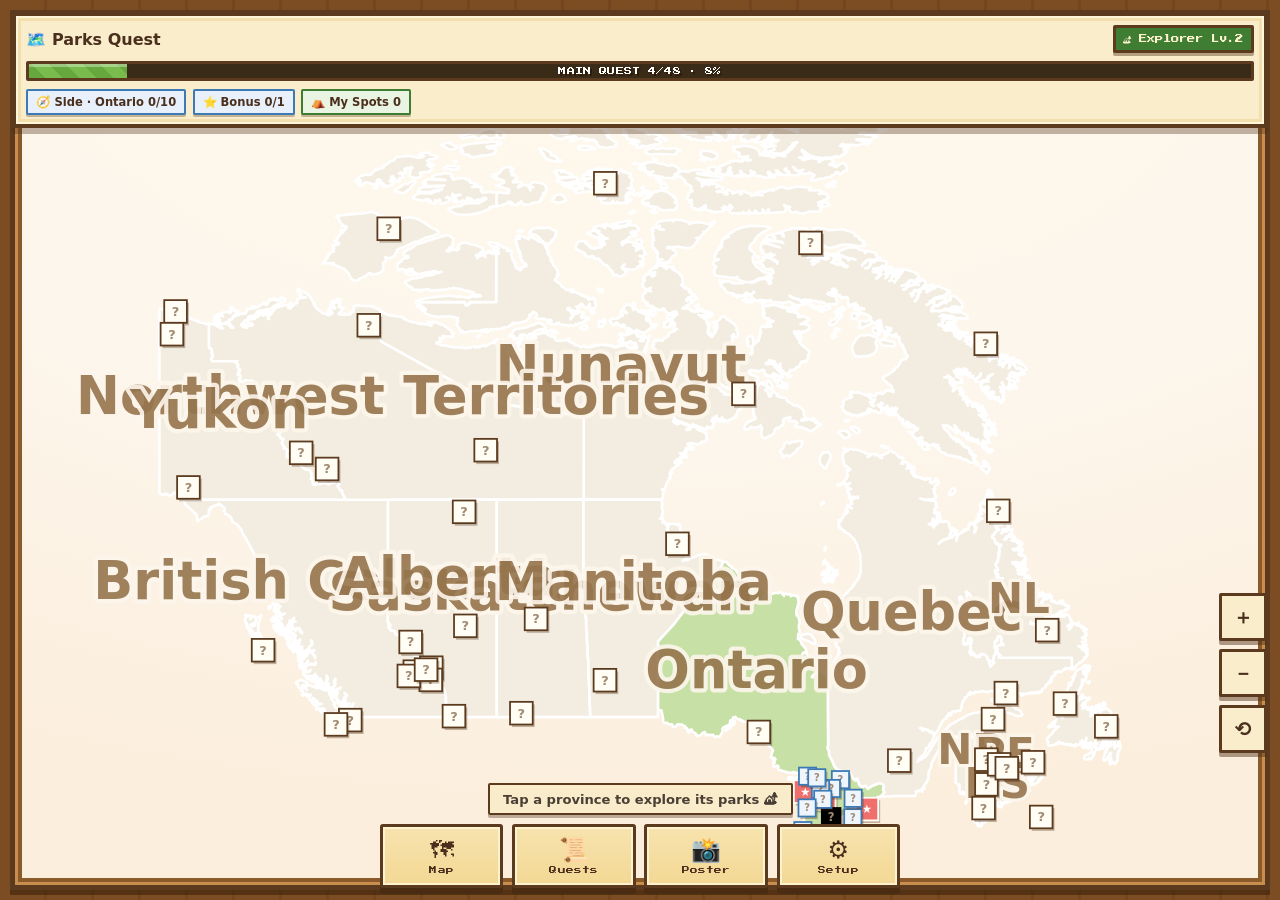
==== index.html @ 5658e4b4 "Make Canada Parks Quest the main page" ====
<!DOCTYPE html>
<html lang="en">
<head>
<meta charset="UTF-8">
<meta name="viewport" content="width=device-width, initial-scale=1.0, viewport-fit=cover">
<title>MaplePins — Canada Parks Quest</title>
<meta name="description" content="A stamp-rally game across Canada's 48 national parks & reserves. Visit a park, stamp it with your photo, level up, fill the map.">
<meta name="theme-color" content="#7a4a21">
<link rel="icon" href="data:image/svg+xml,<svg xmlns='http://www.w3.org/2000/svg' viewBox='0 0 100 100'><text y='.9em' font-size='90'>🏕️</text></svg>">
<link rel="preconnect" href="https://fonts.googleapis.com">
<link rel="preconnect" href="https://fonts.gstatic.com" crossorigin>
<link href="https://fonts.googleapis.com/css2?family=Press+Start+2P&display=swap" rel="stylesheet">
<link rel="stylesheet" href="styles.css">
<link rel="stylesheet" href="quest.css">
</head>
<body>

<!-- ======================= Main stage: framed map + game HUD ======================= -->
<main id="stage">
  <!-- The illustrated map, wrapped in a wooden pixel frame like an in-game map item -->
  <div id="mapFrame">
    <svg id="mapSvg" preserveAspectRatio="xMidYMid meet" role="img"
         aria-label="Illustrated map of Canada with all 48 national parks & reserves — tap a province to zoom in, tap a park marker to open its quest card"></svg>
  </div>

  <!-- Top HUD bar: brand + explorer level + EXP bar + side counters -->
  <header class="hudbar win">
    <div class="hud-top">
      <span class="hud-brand">🗺️ Parks Quest</span>
      <span class="lvl-chip" id="lvlChip">🏕 Explorer Lv.1</span>
    </div>
    <div class="exp-wrap">
      <div class="exp-track">
        <div class="exp-fill" id="expFill"></div>
        <span class="exp-text" id="expText">MAIN QUEST 0/48 · 0%</span>
      </div>
    </div>
    <div class="hud-chips" id="hudChips"></div>
  </header>

  <!-- Back to the whole country (visible while zoomed into a province) -->
  <button id="backBtn" class="back-btn" type="button" hidden>🗺️ All of Canada</button>

  <!-- Zoom controls -->
  <div class="map-tools" aria-hidden="false">
    <button id="zoomIn" class="tool-btn" type="button" aria-label="Zoom in">＋</button>
    <button id="zoomOut" class="tool-btn" type="button" aria-label="Zoom out">－</button>
    <button id="zoomReset" class="tool-btn" type="button" aria-label="See all of Canada" hidden>⟲</button>
  </div>

  <!-- Bottom dock: hint + chunky game menu -->
  <div class="dock game-dock">
    <p class="hint-pill" id="tapHint">Tap a province to explore its parks 🏕</p>
    <nav class="game-menu" aria-label="Game menu">
      <button class="gbtn" id="mapBtn" type="button"><span class="g-ico">🗺</span><span class="g-lab">Map</span></button>
      <button class="gbtn" id="journalBtn" type="button"><span class="g-ico">📜</span><span class="g-lab">Quests</span></button>
      <button class="gbtn" id="posterBtn" type="button"><span class="g-ico">📸</span><span class="g-lab">Poster</span></button>
      <button class="gbtn" id="settingsBtn" type="button"><span class="g-ico">⚙️</span><span class="g-lab">Setup</span></button>
    </nav>
  </div>

  <!-- Clear FX: stamp + floating EXP, then a level-up window -->
  <div id="stampFx" class="stamp-fx" hidden>
    <div class="stamp-badge">QUEST CLEAR</div>
    <div class="exp-float" id="expFloat">+100 EXP</div>
  </div>
  <div id="lvlFx" class="lvl-fx" hidden>
    <div class="lvl-window win">
      <div class="lvl-title">★ LEVEL UP! ★</div>
      <div class="lvl-body" id="lvlBody">Explorer Lv.2</div>
    </div>
  </div>
</main>

<!-- ======================= Sheets (game windows) ======================= -->
<div id="backdrop" class="backdrop" hidden></div>

<!-- Park quest card -->
<section id="parkSheet" class="sheet" aria-label="Park quest card" hidden>
  <div class="win-bar"><span class="win-title">QUEST CARD</span>
    <button class="sheet-close win-x" type="button" data-close aria-label="Close">✕</button></div>
  <div class="win-body">
    <div class="park-head">
      <span class="park-medal" id="pkMedal">?</span>
      <div>
        <h2 id="pkName">Park</h2>
        <p class="park-sub"><span id="pkProv"></span> · <span id="pkKind"></span></p>
      </div>
    </div>
    <p class="park-blurb" id="pkBlurb"></p>

    <div id="pkOpen">
      <p class="hint">This quest is still open. Been there in real life?</p>
      <button id="pkWentBtn" class="gbtn-wide" type="button">I went! Stamp it 🎉</button>
    </div>

    <form id="visitForm" hidden>
      <div class="form-2col">
        <label>Visit date
          <input id="vDate" type="date" required>
        </label>
        <label>Photo <span class="opt">(optional)</span>
          <span class="file-btn">📷 Choose<input id="vPhoto" type="file" accept="image/*"></span>
        </label>
      </div>
      <img id="vPreview" class="photo-preview" alt="Your park photo preview" hidden>
      <p class="hint">Your photo becomes this park's stamp on the map.</p>
      <button class="gbtn-wide primary" type="submit">Save &amp; stamp it</button>
      <button class="gbtn-wide ghost" type="button" id="visitCancelBtn">Cancel</button>
    </form>

    <div id="pkDone" hidden>
      <img id="pkPhoto" class="park-photo" alt="Your photo from this park" hidden>
      <p class="park-date" id="pkDate"></p>
      <div class="code-line">
        <label class="file-btn">📷 <span id="pkPhotoBtnText">Add a photo</span><input id="pkPhotoInput" type="file" accept="image/*"></label>
        <button id="pkRemoveBtn" class="gbtn-small danger" type="button">Remove visit</button>
      </div>
    </div>
  </div>
</section>

<!-- My campsite: add form / view -->
<section id="campSheet" class="sheet" aria-label="My campsite" hidden>
  <div class="win-bar"><span class="win-title">MY CAMPSITE</span>
    <button class="sheet-close win-x" type="button" data-close aria-label="Close">✕</button></div>
  <div class="win-body">
    <form id="campForm" hidden>
      <label>Spot name
        <input id="cName" type="text" required placeholder="That lakeside site near Algonquin">
      </label>
      <div class="form-2col">
        <label>Date
          <input id="cDate" type="date" required>
        </label>
        <label>Photo <span class="opt">(optional)</span>
          <span class="file-btn">📷 Choose<input id="cPhoto" type="file" accept="image/*"></span>
        </label>
      </div>
      <img id="cPreview" class="photo-preview" alt="Your campsite photo preview" hidden>
      <p class="hint">Your own spot — it doesn't count toward the quests, it's just yours.</p>
      <button class="gbtn-wide primary" type="submit">Pitch the tent ⛺</button>
      <button class="gbtn-wide ghost" type="button" id="campCancelBtn">Cancel</button>
    </form>

    <div id="campView" hidden>
      <h2 class="camp-name" id="cvName">Campsite</h2>
      <img id="cvPhoto" class="park-photo" alt="Your campsite photo" hidden>
      <p class="park-date" id="cvDate"></p>
      <button id="campDeleteBtn" class="gbtn-wide danger" type="button">Remove this spot</button>
    </div>
  </div>
</section>

<!-- Quest journal with tabs -->
<section id="journalSheet" class="sheet" aria-label="Quest journal" hidden>
  <div class="win-bar"><span class="win-title">QUEST JOURNAL</span>
    <button class="sheet-close win-x" type="button" data-close aria-label="Close">✕</button></div>
  <div class="win-body">
    <div class="tabs" role="tablist">
      <button class="tab active" type="button" data-tab="main">📜 Main</button>
      <button class="tab" type="button" data-tab="side">🧭 Side</button>
      <button class="tab" type="button" data-tab="spots">⛺ My Spots</button>
    </div>

    <div class="tab-panel" id="tabMain">
      <div class="rank-card">
        <div class="rank-main">
          <span class="rank-name" id="rankName">🌱 New Camper</span>
          <span class="rank-count" id="rankCount">0 / 48 parks</span>
        </div>
        <div class="exp-track rank-exp"><div class="exp-fill" id="rankFill"></div></div>
        <p class="hint" id="rankNext"></p>
      </div>
      <div id="mainListWrap"></div>
      <div id="bonusListWrap"></div>
    </div>

    <div class="tab-panel" id="tabSide" hidden>
      <p class="hint">Bonus quests: famous provincial parks, curated province by province. They have their own counters — clearing them doesn't change your main level.</p>
      <div id="sideListWrap"></div>
    </div>

    <div class="tab-panel" id="tabSpots" hidden>
      <p class="hint">Zoom into a province, then tap anywhere on the map to pitch your own tent — campgrounds, backcountry sites, anywhere you slept under the stars.</p>
      <div id="campListWrap"></div>
    </div>
  </div>
</section>

<!-- Poster -->
<section id="posterSheet" class="sheet sheet-poster" aria-label="Your quest poster" hidden>
  <div class="win-bar"><span class="win-title">POSTER</span>
    <button class="sheet-close win-x" type="button" data-close aria-label="Close">✕</button></div>
  <div class="win-body">
    <div id="posterCard" class="poster-card">
      <div class="poster-kicker">CANADA PARKS QUEST</div>
      <div class="poster-title">Every park, one stamp at a time</div>
      <p class="poster-sub" id="posterSub"></p>
      <svg id="posterSvg" preserveAspectRatio="xMidYMid meet" role="img" aria-label="Our Canada parks quest map"></svg>
      <div class="poster-stats" id="posterStats"></div>
      <p class="poster-small" id="posterSmall"></p>
      <div class="poster-names" id="posterNames"></div>
      <p class="poster-foot">🏕️ Made with our own two feet — from coast to coast to coast.</p>
    </div>
    <button id="posterPngBtn" class="gbtn-wide primary" type="button">Save poster as PNG</button>
  </div>
</section>

<!-- Settings -->
<section id="settingsSheet" class="sheet" aria-label="Settings" hidden>
  <div class="win-bar"><span class="win-title">SETUP</span>
    <button class="sheet-close win-x" type="button" data-close aria-label="Close">✕</button></div>
  <div class="win-body">
    <h2 class="setup-h">Settings ⚙️</h2>
    <h3 class="sheet-sub">About this quest</h3>
    <p class="hint">Main quest: the 48 places of the Parks Canada system — 37 national parks and 11 national park reserves. Bonus: Rouge, Canada's only National Urban Park, sits outside the 48 and never counts toward your level. Side quests: curated provincial parks — Ontario set included. Demo data lives only in this browser (localStorage).</p>
    <h3 class="sheet-sub">Start over</h3>
    <p class="hint">Clears every visit, photo and campsite on this device — including the 4 sample visits — and starts the quest from zero.</p>
    <button id="resetBtn" class="gbtn-wide danger" type="button">Reset quest &amp; start fresh</button>
  </div>
</section>

<script src="quest.js"></script>
</body>
</html>
---- styles.css ----
/* MaplePins — cute illustrated style: pastel, round, soft shadows */
:root{
  --paper:#fdf6ec;
  --ink:#4a3f35;
  --muted:#a08b74;
  --card:#fffdf9;
  --line:#f0e2cd;
  --accent:#ef6f6c;
  --accent-deep:#d94f4f;
  --shadow:0 10px 28px rgba(166,124,66,.16);
  --shadow-sm:0 4px 14px rgba(166,124,66,.14);
  --round-font:"Arial Rounded MT Bold","Hiragino Maru Gothic ProN",ui-rounded,system-ui,-apple-system,"Segoe UI",Roboto,sans-serif;
}
*{box-sizing:border-box;-webkit-tap-highlight-color:transparent}
html,body{margin:0;padding:0;height:100%}
body{
  font-family:var(--round-font);
  background:
    radial-gradient(120% 90% at 50% 0%, #fff8ec 0%, var(--paper) 55%, #fbeedd 100%);
  color:var(--ink);
  overflow:hidden;
  -webkit-font-smoothing:antialiased;
}
button{font-family:inherit}
code{font-family:ui-monospace,SFMono-Regular,Menlo,monospace}

/* ================= Stage (first screen = map only) ================= */
#stage{position:fixed;inset:0;height:100dvh}
#mapSvg{
  position:absolute;inset:0;width:100%;height:100%;display:block;
  filter:drop-shadow(0 10px 18px rgba(166,124,66,.20));
  touch-action:none;cursor:grab;
}
#mapSvg:active{cursor:grabbing}
.temp-heart{
  transform-box:fill-box;transform-origin:center;
  animation:pulse 1.1s ease-in-out infinite;
}
@keyframes pulse{0%,100%{transform:scale(1)}50%{transform:scale(1.25)}}

/* Title pill */
.title-pill{
  position:absolute;top:calc(.8rem + env(safe-area-inset-top));left:.8rem;
  display:flex;align-items:center;gap:.55rem;
  background:rgba(255,253,249,.94);border:1px solid var(--line);
  border-radius:999px;padding:.5rem .95rem .5rem .7rem;box-shadow:var(--shadow-sm);
  max-width:calc(100vw - 5.6rem);
}
.brand-mark{font-size:1.55rem;line-height:1}
.brand-text{display:flex;flex-direction:column;line-height:1.15;min-width:0}
.brand-text strong{font-size:1.12rem;font-weight:800;letter-spacing:.01em}
.brand-text small{font-size:.72rem;color:var(--muted);white-space:nowrap;overflow:hidden;text-overflow:ellipsis}
.badge{
  font-size:.66rem;font-weight:700;padding:.22rem .5rem;border-radius:999px;
  background:#fbe3c2;color:#8a5a10;border:1px solid #f2d09a;white-space:nowrap;
}
.badge.live{background:#dcf2dc;color:#1d5c26;border-color:#a9d6ab}

/* Round floating buttons */
.round-btn{
  position:absolute;top:calc(.8rem + env(safe-area-inset-top));right:.8rem;
  width:52px;height:52px;border-radius:50%;border:1px solid var(--line);
  background:rgba(255,253,249,.94);box-shadow:var(--shadow-sm);
  font-size:1.35rem;cursor:pointer;display:grid;place-items:center;
}
.round-btn:active{transform:scale(.94)}

/* Back-to-Canada pill (province focus mode) */
.back-btn{
  position:absolute;top:calc(4.7rem + env(safe-area-inset-top));left:50%;transform:translateX(-50%);
  z-index:6;border:1px solid var(--accent-deep);background:var(--accent);color:#fff;
  font-weight:800;font-size:.95rem;padding:.7rem 1.25rem;border-radius:999px;
  box-shadow:0 8px 20px rgba(217,79,79,.35);cursor:pointer;min-height:48px;white-space:nowrap;
}
.back-btn[hidden]{display:none}
.back-btn:active{transform:translateX(-50%) scale(.96)}

/* SVG map text (province + city labels) uses the round font */
#mapSvg text{font-family:var(--round-font)}

/* Zoom tools */
.map-tools{
  position:absolute;right:.8rem;bottom:calc(7.6rem + env(safe-area-inset-bottom));
  display:flex;flex-direction:column;gap:.5rem;
}
.tool-btn{
  width:48px;height:48px;border-radius:50%;border:1px solid var(--line);
  background:rgba(255,253,249,.94);box-shadow:var(--shadow-sm);
  font-size:1.25rem;font-weight:700;color:var(--ink);cursor:pointer;
  display:grid;place-items:center;line-height:1;
}
.tool-btn:active{transform:scale(.94)}

/* Pin info bubble */
.pin-bubble{
  position:absolute;left:50%;transform:translateX(-50%);
  bottom:calc(7.4rem + env(safe-area-inset-bottom));
  width:min(92vw,430px);
  background:var(--card);border:1px solid var(--line);border-radius:20px;
  box-shadow:var(--shadow);padding:.85rem 2.4rem .85rem 1rem;
  display:flex;gap:.7rem;align-items:flex-start;z-index:5;
}
.pin-bubble[hidden]{display:none}
.pb-main{flex:1;min-width:0}
.pb-name{font-weight:800;font-size:1rem}
.pb-sub{font-size:.78rem;color:var(--muted);margin-top:.1rem}
.pb-note{font-size:.88rem;margin-top:.25rem}
.pb-del{
  flex:none;border:none;background:#fdeceb;color:var(--accent-deep);
  font-weight:700;font-size:.8rem;border-radius:999px;padding:.45rem .7rem;cursor:pointer;
}
.pb-close{
  position:absolute;top:.45rem;right:.45rem;width:34px;height:34px;
  border:none;background:transparent;color:var(--muted);font-size:1rem;cursor:pointer;
}

/* Bottom dock */
.dock{
  position:absolute;left:0;right:0;bottom:0;
  padding:.4rem 1rem calc(.9rem + env(safe-area-inset-bottom));
  display:flex;flex-direction:column;align-items:center;gap:.55rem;
  pointer-events:none;
}
.dock>*{pointer-events:auto}
.hint-pill{
  margin:0;font-size:.82rem;color:var(--ink);
  background:rgba(255,253,249,.9);border:1px solid var(--line);
  padding:.4rem .85rem;border-radius:999px;box-shadow:var(--shadow-sm);
}
.dock-btns{display:flex;gap:.7rem;width:100%;max-width:520px}
.dock-btns .btn{flex:1}

/* Buttons */
.btn{
  font-size:.95rem;font-weight:700;cursor:pointer;
  border:1px solid var(--line);background:var(--card);color:var(--ink);
  padding:.6rem 1rem;border-radius:999px;box-shadow:var(--shadow-sm);
}
.btn:active{transform:scale(.97)}
.btn-big{padding:.95rem 1.3rem;font-size:1.05rem;min-height:56px}
.btn-primary{background:var(--accent);border-color:var(--accent);color:#fff;
  box-shadow:0 8px 20px rgba(217,79,79,.35)}
.btn-primary:disabled{opacity:.45;cursor:not-allowed;box-shadow:none}
.btn-ghost{background:transparent;box-shadow:none}
.btn-small{padding:.4rem .7rem;font-size:.8rem;min-height:40px}
.btn-block{width:100%;margin-top:.6rem}

/* ================= Sheets ================= */
.backdrop{
  position:fixed;inset:0;background:rgba(84,62,32,.38);z-index:40;
}
.backdrop[hidden]{display:none}
.sheet{
  position:fixed;left:50%;bottom:0;transform:translateX(-50%);
  width:min(100%,580px);max-height:88dvh;overflow-y:auto;overscroll-behavior:contain;
  background:var(--card);border-radius:28px 28px 0 0;
  padding:.6rem 1.25rem calc(1.4rem + env(safe-area-inset-bottom));
  box-shadow:0 -12px 40px rgba(84,62,32,.25);z-index:50;
  animation:sheetUp .28s cubic-bezier(.32,.9,.35,1);
}
.sheet[hidden]{display:none}
.sheet-poster{width:min(100%,660px)}
@keyframes sheetUp{from{transform:translate(-50%,6%);opacity:.4}to{transform:translate(-50%,0);opacity:1}}
.sheet-handle{width:46px;height:5px;border-radius:99px;background:#e8dcc6;margin:.35rem auto .7rem}
.sheet h2{font-size:1.3rem;font-weight:800;margin:.1rem 0 .8rem}
.sheet-close{
  position:absolute;top:.7rem;right:.7rem;width:44px;height:44px;border-radius:50%;
  border:1px solid var(--line);background:#fff;color:var(--muted);font-size:1.05rem;cursor:pointer;
}
.sheet-sub{font-size:1.02rem;font-weight:800;margin:1.3rem 0 .3rem}
.sheet-head-row{display:flex;justify-content:space-between;align-items:center;gap:.5rem}
.sheet-head-row .sheet-sub{margin-right:auto}
.hint{color:var(--muted);font-size:.82rem;margin:.35rem 0 0;line-height:1.45}
.msg{font-size:.88rem;margin:.6rem 0 0;min-height:1em}
.msg.ok{color:#1d5c26}.msg.err{color:var(--accent-deep)}

/* Forms */
form label{display:block;font-size:.85rem;font-weight:700;margin:.7rem 0 0}
form label .opt{color:var(--muted);font-weight:400}
form input[type="text"],form input[type="date"],form select{
  display:block;width:100%;margin-top:.3rem;font:inherit;font-weight:400;font-size:1rem;
  padding:.75rem .8rem;border:1.5px solid var(--line);border-radius:14px;background:#fff;color:var(--ink);
}
form input:focus,form select:focus{outline:2px solid #f3b8a4;border-color:#f3b8a4}
.form-2col{display:grid;grid-template-columns:1fr 1fr;gap:.7rem}
.label{font-size:.75rem;font-weight:800;letter-spacing:.05em;text-transform:uppercase;color:var(--muted);margin:.9rem 0 .3rem}

/* Couple code */
.code-line{display:flex;gap:.5rem;align-items:center;flex-wrap:wrap}
#myCode{
  font-size:1.3rem;font-weight:800;letter-spacing:.16em;
  background:var(--paper);border:1.5px dashed #e6cf9f;
  padding:.4rem .8rem;border-radius:12px;
}
.join-form input{
  font:inherit;padding:.7rem .8rem;border:1.5px solid var(--line);border-radius:12px;
  text-transform:uppercase;letter-spacing:.1em;width:9.5rem;background:#fff;font-size:1rem;
}
.join-form{margin-top:1.2rem;border-top:1px solid var(--line);padding-top:.4rem}

/* Journey toggle */
.toggle-row{
  display:flex;justify-content:space-between;align-items:center;gap:1rem;
  background:var(--paper);border:1px solid var(--line);border-radius:16px;
  padding:.7rem .9rem;margin:.2rem 0 .4rem;font-weight:700;font-size:.95rem;
}
.toggle-row small{display:block;font-weight:400;color:var(--muted);font-size:.76rem;margin-top:.1rem}
.switch{position:relative;display:inline-block;width:56px;height:32px;flex:none}
.switch input{opacity:0;width:0;height:0}
.switch .slider{
  position:absolute;inset:0;border-radius:999px;background:#e7dcc8;cursor:pointer;transition:.2s;
}
.switch .slider::before{
  content:"";position:absolute;left:4px;top:4px;width:24px;height:24px;border-radius:50%;
  background:#fff;box-shadow:0 2px 6px rgba(84,62,32,.25);transition:.2s;
}
.switch input:checked + .slider{background:var(--accent)}
.switch input:checked + .slider::before{transform:translateX(24px)}

/* Province progress */
.province-list{display:flex;flex-direction:column;gap:.55rem;margin-top:.6rem}
.province-row{display:grid;grid-template-columns:1fr auto;gap:.25rem .6rem;align-items:center}
.province-name{font-size:.92rem;font-weight:700}
.province-meta{font-size:.76rem;color:var(--muted)}
.tier-chip{font-size:.7rem;font-weight:800;padding:.2rem .55rem;border-radius:999px;color:#fff;white-space:nowrap}
.province-bar{grid-column:1/-1;height:9px;background:#f4ecdb;border-radius:99px;overflow:hidden}
.province-fill{height:100%;border-radius:99px;transition:width .4s ease}

/* Checklists */
.checklist-city{margin-top:.9rem;border-radius:14px}
.checklist-city.flash{animation:cityFlash 1.6s ease}
@keyframes cityFlash{0%,55%{background:#fdeec9}100%{background:transparent}}
.checklist-city h3{font-size:.95rem;margin:0 0 .4rem;display:flex;justify-content:space-between}
.checklist-city h3 .count{color:var(--muted);font-weight:700}
.spot-chips{display:flex;flex-wrap:wrap;gap:.4rem}
.spot-chip{
  font-size:.76rem;padding:.32rem .6rem;border-radius:999px;
  border:1px solid var(--line);background:#fff;color:var(--muted);
}
.spot-chip.done{background:#e7f5e4;border-color:#a9d6ab;color:#1d5c26;font-weight:700}

/* Pin list */
.pin-list{list-style:none;margin:.5rem 0 0;padding:0;display:flex;flex-direction:column;gap:.55rem}
.pin-item{
  display:flex;gap:.65rem;align-items:flex-start;border:1px solid var(--line);
  border-radius:16px;padding:.65rem .75rem;background:#fff;cursor:pointer;
}
.pin-item:active{border-color:#eecfa8}
.pin-heart{font-size:1.05rem;line-height:1.25;flex:none}
.pin-main{flex:1;min-width:0}
.pin-name{font-weight:800;font-size:.93rem}
.pin-sub{font-size:.77rem;color:var(--muted)}
.pin-note{font-size:.85rem;margin-top:.15rem}
.pin-del{
  border:none;background:transparent;color:var(--muted);cursor:pointer;
  font-size:1.05rem;line-height:1;padding:.35rem;min-width:40px;min-height:40px;
}
.pin-del:active{color:var(--accent-deep)}
.pin-empty{color:var(--muted);font-size:.88rem;padding:.4rem 0}

/* ================= Poster ================= */
.poster-card{
  background:#fffaf0;border:2px solid #ecd9ae;border-radius:20px;
  box-shadow:var(--shadow-sm);
  padding:1.7rem 1.3rem 1.3rem;text-align:center;margin-bottom:1rem;
}
.poster-kicker{letter-spacing:.35em;font-size:.68rem;color:var(--accent-deep);font-weight:800}
.poster-title{font-size:1.65rem;font-weight:800;margin:.45rem 0 .15rem;letter-spacing:.01em}
.poster-sub{color:var(--muted);font-size:.88rem;margin:0 0 .8rem}
#posterSvg{width:100%;height:auto;display:block}
.poster-stats{display:flex;justify-content:center;gap:1.5rem;flex-wrap:wrap;margin-top:.9rem}
.poster-stats div strong{display:block;font-size:1.3rem;font-weight:800}
.poster-stats div span{font-size:.66rem;text-transform:uppercase;letter-spacing:.08em;color:var(--muted)}
.poster-foot{color:var(--muted);font-size:.78rem;margin:1rem 0 0}

@media (min-width:760px){
  .sheet{border-radius:28px;margin-bottom:1.2rem}
  .brand-text strong{font-size:1.25rem}
}
---- quest.css ----
/* MaplePins — Parks Quest: Stardew-style pixel game skin.
   Structure: game HUD (level + EXP), chunky dock menu, window panels,
   quest journal tabs. Skin: pixel borders (hard shadows, near-square
   corners), wooden-sign buttons, parchment panels, Stardew palette.
   The map itself stays the pastel illustration — only the chrome is pixel.
   Loads after styles.css and overrides what it needs. */

:root{
  --wood-d:#5b3a1e;
  --wood:#8a5a2b;
  --wood-l:#c98d4e;
  --parch:#f9edcb;
  --parch-d:#f3dfae;
  --grass:#67a83e;
  --grass-d:#3e7d32;
  --sky:#7ec3ee;
  --sky-d:#3d7ab5;
  --ink2:#4a2f1d;
  --pxfont:"Press Start 2P",ui-monospace,Menlo,monospace;
}

/* The stage sits on wooden planks; the map lives inside its frame. */
body{
  background:
    repeating-linear-gradient(90deg,#7c4c22 0 44px,#74461f 44px 47px),
    #7c4c22;
}
#mapFrame{
  position:absolute;inset:10px;
  border:5px solid var(--wood-d);
  box-shadow:
    inset 0 0 0 3px var(--wood-l),
    inset 0 0 0 7px var(--wood),
    0 5px 0 rgba(40,22,5,.45);
  background:
    radial-gradient(120% 90% at 50% 0%, #fff8ec 0%, var(--paper) 55%, #fbeedd 100%);
  overflow:hidden;
}
#mapSvg{position:absolute;inset:0;filter:none}

/* Generic pixel window (HUD bar, level-up popup) */
.win{
  background:var(--parch);
  border:4px solid var(--wood-d);
  border-radius:3px;
  box-shadow:
    inset 0 0 0 2px #fff6da,
    inset 0 0 0 5px var(--parch-d),
    0 6px 0 rgba(74,44,18,.35);
}

/* ---------- HUD bar ---------- */
.hudbar{
  position:absolute;top:calc(.75rem + env(safe-area-inset-top));left:.75rem;right:.75rem;
  padding:.55rem .65rem .6rem;z-index:8;
}
.hud-top{display:flex;justify-content:space-between;align-items:center;gap:.5rem}
.hud-brand{font-weight:800;font-size:1rem;color:var(--ink2);white-space:nowrap}
.lvl-chip{
  font-family:var(--pxfont);font-size:.52rem;line-height:1.5;color:#fff2cf;
  background:var(--grass-d);border:3px solid var(--wood-d);border-radius:2px;
  padding:.32rem .45rem;box-shadow:0 3px 0 rgba(74,44,18,.4);white-space:nowrap;
}
.exp-wrap{margin-top:.5rem}
.exp-track{
  position:relative;height:20px;border:3px solid var(--wood-d);border-radius:2px;
  background:#3a2a18;overflow:hidden;
}
.exp-fill{
  height:100%;width:0%;
  background:repeating-linear-gradient(45deg,var(--grass) 0 12px,#79bb4c 12px 24px);
  box-shadow:inset 0 3px 0 rgba(255,255,255,.35);
  transition:width .5s ease;
}
.exp-text{
  position:absolute;inset:0;display:grid;place-items:center;
  font-family:var(--pxfont);font-size:.5rem;color:#fff;
  text-shadow:2px 2px 0 rgba(40,22,5,.65);letter-spacing:.02em;white-space:nowrap;
}
.hud-chips{display:flex;gap:.4rem;flex-wrap:wrap;margin-top:.5rem}
.hud-chips:empty{display:none}
.side-chip{
  font-size:.72rem;font-weight:800;color:var(--ink2);
  background:#e8f1fb;border:2.5px solid var(--sky-d);border-radius:2px;
  padding:.22rem .5rem;box-shadow:0 2px 0 rgba(74,44,18,.3);
}
.side-chip.camp{background:#e9f4e2;border-color:var(--grass-d)}

/* ---------- Frame chrome: zoom tools, back button, hint ---------- */
.map-tools{bottom:calc(9.2rem + env(safe-area-inset-bottom))}
.tool-btn{
  border-radius:2px;border:3px solid var(--wood-d);background:var(--parch);
  box-shadow:0 4px 0 rgba(74,44,18,.45);color:var(--ink2);
}
.tool-btn:active{transform:translateY(3px);box-shadow:0 1px 0 rgba(74,44,18,.45)}
.back-btn{
  top:calc(9.4rem + env(safe-area-inset-top));
  border-radius:2px;border:3px solid var(--wood-d);
  background:var(--wood);color:#fff2cf;
  box-shadow:0 5px 0 rgba(74,44,18,.5);
}
.back-btn:active{transform:translateX(-50%) translateY(3px);box-shadow:0 2px 0 rgba(74,44,18,.5)}
.hint-pill{
  border-radius:2px;border:2.5px solid var(--wood-d);background:rgba(249,237,203,.95);
  box-shadow:0 3px 0 rgba(74,44,18,.35);font-weight:700;
}

/* ---------- Bottom dock: chunky game menu ---------- */
.game-dock{padding-bottom:calc(.75rem + env(safe-area-inset-bottom))}
.game-menu{display:flex;gap:.55rem;width:100%;max-width:520px}
.gbtn{
  flex:1;min-height:64px;cursor:pointer;
  display:flex;flex-direction:column;align-items:center;justify-content:center;gap:.2rem;
  background:linear-gradient(#f7e3ae,#f3d894);
  border:3.5px solid var(--wood-d);border-radius:3px;color:var(--ink2);
  box-shadow:0 6px 0 #4a2c12, inset 0 0 0 2px #fff2cf;
  font-family:inherit;
}
.gbtn .g-ico{font-size:1.5rem;line-height:1}
.gbtn .g-lab{font-family:var(--pxfont);font-size:.48rem;letter-spacing:.02em}
.gbtn:active{transform:translateY(5px);box-shadow:0 1px 0 #4a2c12, inset 0 0 0 2px #fff2cf}

/* Wide + small game buttons (inside windows) */
.gbtn-wide{
  display:block;width:100%;margin-top:.6rem;min-height:54px;cursor:pointer;
  text-align:center;font-family:inherit;font-size:1rem;font-weight:800;color:var(--ink2);
  background:linear-gradient(#f7e3ae,#f3d894);
  border:3.5px solid var(--wood-d);border-radius:3px;
  box-shadow:0 5px 0 #4a2c12, inset 0 0 0 2px #fff2cf;
  padding:.8rem 1rem;text-decoration:none;
}
.gbtn-wide.primary{background:linear-gradient(#83c155,var(--grass));color:#fff;text-shadow:1px 1px 0 rgba(40,60,10,.4)}
.gbtn-wide.danger{background:linear-gradient(#f6d9c9,#efb9a0);color:#8c2f22}
.gbtn-wide.ghost{background:var(--parch);box-shadow:0 4px 0 #4a2c12, inset 0 0 0 2px #fff}
.gbtn-wide:active{transform:translateY(4px);box-shadow:0 1px 0 #4a2c12, inset 0 0 0 2px #fff2cf}
.gbtn-small{
  min-height:48px;cursor:pointer;font-family:inherit;font-weight:800;font-size:.9rem;
  background:linear-gradient(#f6d9c9,#efb9a0);color:#8c2f22;
  border:3px solid var(--wood-d);border-radius:3px;padding:.55rem .8rem;
  box-shadow:0 4px 0 #4a2c12;
}
.gbtn-small:active{transform:translateY(3px);box-shadow:0 1px 0 #4a2c12}

/* ---------- Sheets become game windows ---------- */
.sheet{
  background:var(--parch);border:4px solid var(--wood-d);border-bottom:none;
  border-radius:6px 6px 0 0;padding:0;
  box-shadow:inset 0 0 0 2px #fff6da, inset 0 0 0 5px var(--parch-d), 0 -8px 0 rgba(74,44,18,.3);
}
.sheet-handle{display:none}
.win-bar{
  display:flex;justify-content:space-between;align-items:center;
  background:linear-gradient(#a9713f,var(--wood));
  border-bottom:4px solid var(--wood-d);
  padding:.5rem .55rem .5rem .85rem;
}
.win-title{
  font-family:var(--pxfont);font-size:.58rem;color:#fff2cf;
  text-shadow:2px 2px 0 rgba(40,22,5,.5);letter-spacing:.03em;
}
.win-x{
  position:static;width:40px;height:40px;min-width:40px;border-radius:2px;
  border:3px solid var(--wood-d);background:#f3d894;color:var(--ink2);
  font-size:.95rem;font-weight:900;box-shadow:0 3px 0 #4a2c12;cursor:pointer;
}
.win-x:active{transform:translateY(2px);box-shadow:0 1px 0 #4a2c12}
.win-body{padding:.9rem 1.1rem calc(1.3rem + env(safe-area-inset-bottom))}
.win-body h2{font-size:1.25rem;margin:.1rem 0 .5rem}
.sheet .hint{color:#8a6b45}

/* Forms inside windows: parchment inputs, square-ish */
.win-body form input[type="text"],.win-body form input[type="date"]{
  border:2.5px solid var(--wood-d);border-radius:3px;background:#fffdf4;
}
.file-btn{
  border:2.5px solid var(--wood-d);border-radius:3px;background:#fffdf4;
  box-shadow:0 3px 0 rgba(74,44,18,.35);
}
.file-btn:active{transform:translateY(2px);box-shadow:0 1px 0 rgba(74,44,18,.35)}
.code-line .file-btn{margin-top:0}

/* ---------- Map markers (pixel squares, hard shadows) ---------- */
.park-marker,.camp-marker{cursor:pointer}
.park-marker .hit,.camp-marker .hit{fill:transparent}
.mk-shadow{fill:rgba(74,44,18,.32)}
.mk-open{fill:#fffdf4;stroke:var(--wood-d)}
.mk-open-side{fill:#eef5fd;stroke:var(--sky-d)}
.mk-q{font-weight:800;text-anchor:middle;pointer-events:none;fill:#a08b74}
.mk-done{fill:#ef6f6c;stroke:#fffdf4}
.mk-done-side{fill:var(--sky);stroke:#fffdf4}
.mk-star{fill:#fff;font-weight:800;text-anchor:middle;pointer-events:none}
.mk-photo{stroke:#ef6f6c}
.mk-photo-side{stroke:var(--sky-d)}
.mk-camp{fill:#e9f4e2;stroke:var(--grass-d)}
.mk-temp{fill:#fffdf4;stroke:var(--grass-d);stroke-dasharray:.3 .18}
#mapSvg text{font-family:var(--round-font)}

/* ---------- Clear FX ---------- */
.stamp-fx{
  position:absolute;inset:0;display:grid;place-items:center;align-content:center;gap:1rem;
  pointer-events:none;z-index:30;
}
.stamp-fx[hidden]{display:none}
.stamp-badge{
  font-family:var(--pxfont);font-size:1.05rem;color:#d94f4f;text-align:center;
  border:5px solid #d94f4f;border-radius:3px;padding:.8rem 1rem;
  background:rgba(255,253,249,.88);
  transform:rotate(-8deg);
  box-shadow:6px 6px 0 rgba(140,35,25,.35);
  animation:stampIn 1.6s cubic-bezier(.2,1.4,.4,1) both;
}
@keyframes stampIn{
  0%{transform:rotate(-8deg) scale(2.6);opacity:0}
  18%{transform:rotate(-8deg) scale(.94);opacity:1}
  30%{transform:rotate(-8deg) scale(1)}
  80%{opacity:1}
  100%{transform:rotate(-8deg) scale(1);opacity:0}
}
.exp-float{
  font-family:var(--pxfont);font-size:.85rem;color:var(--grass-d);
  text-shadow:2px 2px 0 #fff6da, -1px -1px 0 #fff6da;
  animation:expUp 1.6s ease-out both;
}
@keyframes expUp{
  0%{transform:translateY(14px);opacity:0}
  25%{opacity:1}
  100%{transform:translateY(-42px);opacity:0}
}
.lvl-fx{
  position:absolute;inset:0;display:grid;place-items:center;z-index:31;pointer-events:none;
}
.lvl-fx[hidden]{display:none}
.lvl-window{padding:1.1rem 1.4rem;text-align:center;animation:lvlPop 2.4s ease both}
.lvl-title{font-family:var(--pxfont);font-size:.8rem;color:#8c6a10}
.lvl-body{font-weight:800;font-size:1.3rem;margin-top:.6rem;color:var(--ink2)}
@keyframes lvlPop{
  0%{transform:scale(.6);opacity:0}
  12%{transform:scale(1.06);opacity:1}
  20%{transform:scale(1)}
  85%{opacity:1}
  100%{transform:scale(1);opacity:0}
}

/* ---------- Park card ---------- */
.park-head{display:flex;gap:.8rem;align-items:center;margin:0 0 .4rem}
.park-medal{
  flex:none;width:58px;height:58px;border-radius:3px;
  display:grid;place-items:center;font-size:1.5rem;font-weight:900;color:#a08b74;
  background:#fffdf4;border:3px solid var(--wood-d);box-shadow:0 3px 0 rgba(74,44,18,.35);
}
.park-medal.done{background:#fdeceb;color:#d94f4f}
.park-medal.side{border-color:var(--sky-d)}
.park-head h2{margin:0;font-size:1.25rem}
.park-sub{margin:.15rem 0 0;color:#8a6b45;font-size:.82rem;font-weight:700}
.park-blurb{font-size:.95rem;line-height:1.5;margin:.4rem 0 .6rem}
.park-date{font-weight:800;font-size:.95rem;margin:.5rem 0}
.park-photo,.photo-preview{
  width:100%;max-height:300px;object-fit:cover;border-radius:3px;
  border:3px solid var(--wood-d);margin:.5rem 0;box-shadow:0 4px 0 rgba(74,44,18,.3);
}
.camp-name{font-size:1.2rem}

/* ---------- Quest journal: tabs + rows ---------- */
.tabs{display:flex;gap:.45rem;margin-bottom:.8rem}
.tab{
  flex:1;min-height:52px;cursor:pointer;font-family:inherit;font-weight:800;font-size:.92rem;
  color:var(--ink2);background:#efe0ba;border:3px solid var(--wood-d);border-radius:3px;
  box-shadow:0 4px 0 #4a2c12;
}
.tab:active{transform:translateY(3px);box-shadow:0 1px 0 #4a2c12}
.tab.active{background:linear-gradient(#83c155,var(--grass));color:#fff;text-shadow:1px 1px 0 rgba(40,60,10,.4)}
.rank-card{
  background:#fffdf4;border:3px solid var(--wood-d);border-radius:3px;
  padding:.75rem .85rem;margin:.1rem 0 .4rem;box-shadow:0 4px 0 rgba(74,44,18,.25);
}
.rank-main{display:flex;justify-content:space-between;align-items:baseline;gap:.6rem}
.rank-name{font-weight:800;font-size:1.02rem}
.rank-count{font-weight:800;color:var(--grass-d);font-size:.88rem;white-space:nowrap}
.rank-exp{margin-top:.5rem;height:14px}
.quest-prov{margin-top:1rem}
.quest-prov h3{font-size:.95rem;margin:0 0 .45rem;display:flex;justify-content:space-between;align-items:center}
.quest-prov h3 .count{color:#8a6b45;font-weight:700;font-size:.8rem}
.quest-row{
  display:flex;gap:.6rem;align-items:center;width:100%;text-align:left;
  border:2.5px solid var(--wood-d);background:#fffdf4;border-radius:3px;
  padding:.55rem .7rem;margin-bottom:.45rem;cursor:pointer;
  font-size:.92rem;color:var(--ink);font-family:inherit;min-height:52px;
  box-shadow:0 3px 0 rgba(74,44,18,.25);
}
.quest-row:active{transform:translateY(2px);box-shadow:0 1px 0 rgba(74,44,18,.25)}
.quest-row .q-ico{font-size:1.05rem;flex:none;line-height:1}
.quest-row .q-name{flex:1;font-weight:700;min-width:0}
.quest-row .q-name small{display:block;font-weight:400;color:#8a6b45;font-size:.74rem}
.quest-row.open{opacity:.72}
.quest-row .q-badge{
  flex:none;font-size:.68rem;font-weight:800;padding:.2rem .5rem;border-radius:2px;
  background:#e7f5e4;color:#1d5c26;border:2px solid var(--grass-d);
}
.quest-row .q-badge.todo{background:#f4ecdb;color:#8a6b45;border-color:#cbb27f}

/* ---------- Poster card ---------- */
.poster-card{
  background:#fffaf0;border:3.5px solid var(--wood-d);border-radius:3px;
  box-shadow:inset 0 0 0 2px #fff6da, inset 0 0 0 5px var(--parch-d), 0 5px 0 rgba(74,44,18,.3);
}
.poster-kicker{color:#b4552d}
.poster-small{font-size:.85rem;font-weight:700;color:var(--ink2);margin:.55rem 0 0;text-align:center}
.poster-names{margin-top:.7rem;font-size:.8rem;color:var(--muted);line-height:1.55;text-align:center}
.poster-names strong{color:var(--ink)}
.setup-h{margin-top:0}
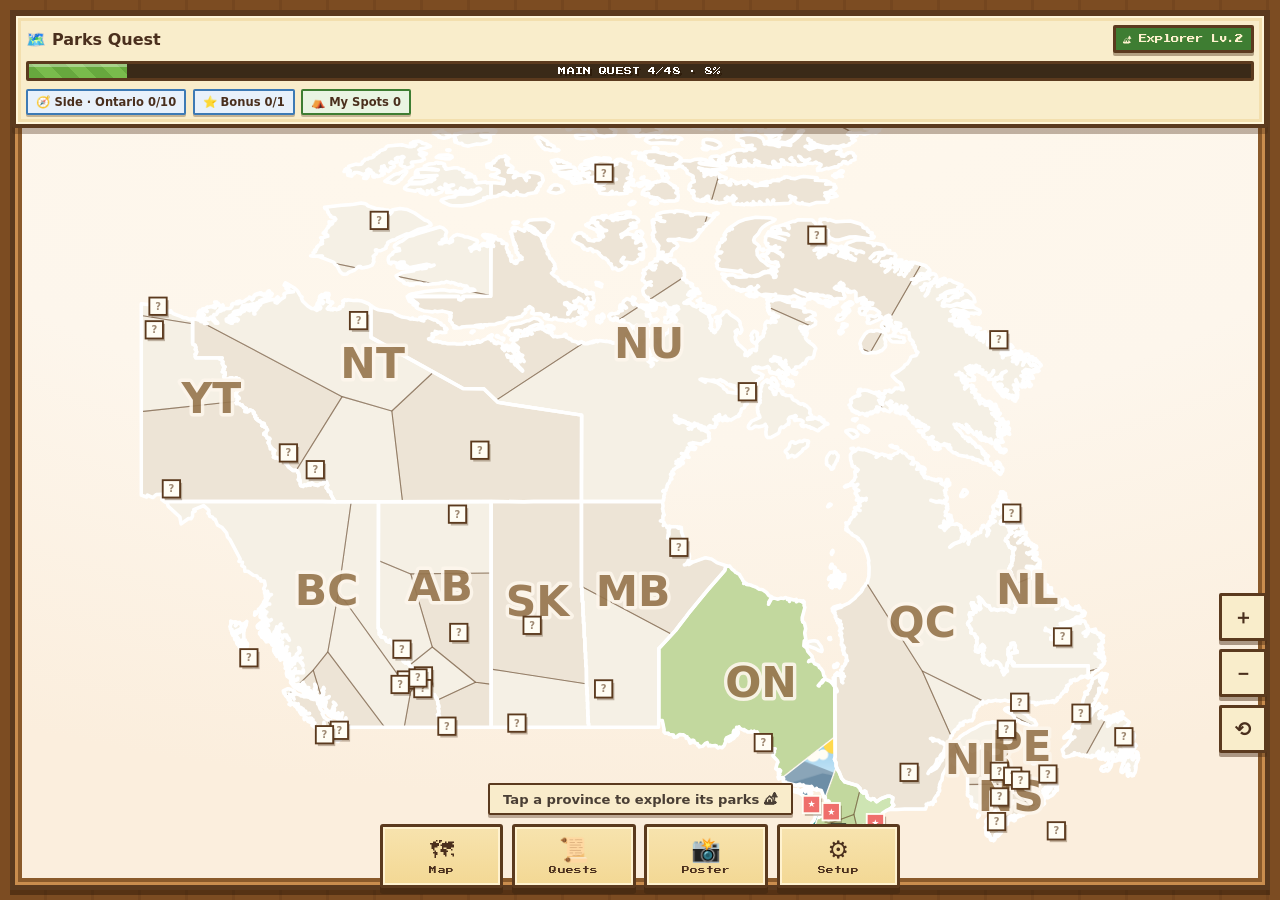
==== commit a6fb0cf8: "Voronoi photo cells, abbreviation labels, smaller markers" ====
--- a/index.html
+++ b/index.html
@@ -104,7 +104,7 @@
         </label>
       </div>
       <img id="vPreview" class="photo-preview" alt="Your park photo preview" hidden>
-      <p class="hint">Your photo becomes this park's stamp on the map.</p>
+      <p class="hint">Your photo fills this park's own piece of the map.</p>
       <button class="gbtn-wide primary" type="submit">Save &amp; stamp it</button>
       <button class="gbtn-wide ghost" type="button" id="visitCancelBtn">Cancel</button>
     </form>
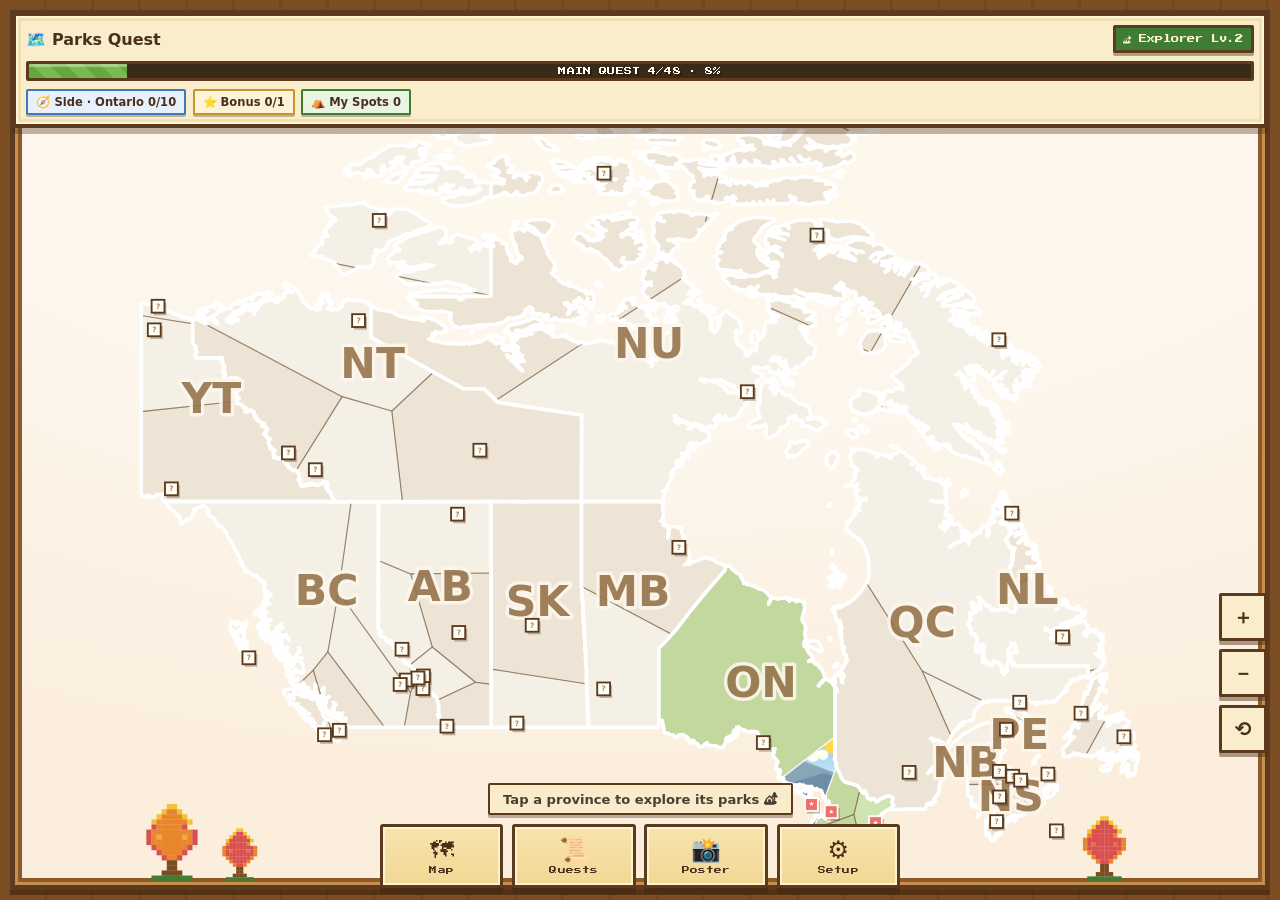
==== commit 9a947b1a: "Update quest with falling maple leaves and pixel maple trees" ====
--- a/index.html
+++ b/index.html
@@ -21,6 +21,8 @@
   <div id="mapFrame">
     <svg id="mapSvg" preserveAspectRatio="xMidYMid meet" role="img"
          aria-label="Illustrated map of Canada with all 48 national parks & reserves — tap a province to zoom in, tap a park marker to open its quest card"></svg>
+    <!-- Falling maple leaves: ambient layer clipped to the frame, never intercepts taps -->
+    <div id="leafLayer" aria-hidden="true"></div>
   </div>
 
   <!-- Top HUD bar: brand + explorer level + EXP bar + side counters -->
@@ -60,6 +62,7 @@
   </div>
 
   <!-- Clear FX: stamp + floating EXP, then a level-up window -->
+  <div id="burstLayer" aria-hidden="true"></div>
   <div id="stampFx" class="stamp-fx" hidden>
     <div class="stamp-badge">QUEST CLEAR</div>
     <div class="exp-float" id="expFloat">+100 EXP</div>
@@ -213,6 +216,11 @@
     <button class="sheet-close win-x" type="button" data-close aria-label="Close">✕</button></div>
   <div class="win-body">
     <h2 class="setup-h">Settings ⚙️</h2>
+    <h3 class="sheet-sub">Ambience</h3>
+    <div class="toggle-row">
+      <span>Falling maple leaves 🍁<small>Leaves drift over the map, and clearing a park bursts them into the air.</small></span>
+      <label class="switch"><input type="checkbox" id="leafToggle" checked><span class="slider"></span></label>
+    </div>
     <h3 class="sheet-sub">About this quest</h3>
     <p class="hint">Main quest: the 48 places of the Parks Canada system — 37 national parks and 11 national park reserves. Bonus: Rouge, Canada's only National Urban Park, sits outside the 48 and never counts toward your level. Side quests: curated provincial parks — Ontario set included. Demo data lives only in this browser (localStorage).</p>
     <h3 class="sheet-sub">Start over</h3>
--- a/quest.css
+++ b/quest.css
@@ -191,6 +191,9 @@
 .mk-star{fill:#fff;font-weight:800;text-anchor:middle;pointer-events:none}
 .mk-photo{stroke:#ef6f6c}
 .mk-photo-side{stroke:var(--sky-d)}
+.mk-open-bonus{fill:#fdf3d8;stroke:#c9932b}
+.mk-done-bonus{fill:#e8b23f;stroke:#fffdf4}
+.mk-photo-bonus{stroke:#c9932b}
 .mk-camp{fill:#e9f4e2;stroke:var(--grass-d)}
 .mk-temp{fill:#fffdf4;stroke:var(--grass-d);stroke-dasharray:.3 .18}
 #mapSvg text{font-family:var(--round-font)}
@@ -250,6 +253,8 @@
 }
 .park-medal.done{background:#fdeceb;color:#d94f4f}
 .park-medal.side{border-color:var(--sky-d)}
+.park-medal.bonus{border-color:#c9932b}
+.side-chip.bonus{background:#fdf3d8;border-color:#c9932b}
 .park-head h2{margin:0;font-size:1.25rem}
 .park-sub{margin:.15rem 0 0;color:#8a6b45;font-size:.82rem;font-weight:700}
 .park-blurb{font-size:.95rem;line-height:1.5;margin:.4rem 0 .6rem}
@@ -308,3 +313,54 @@
 .poster-names{margin-top:.7rem;font-size:.8rem;color:var(--muted);line-height:1.55;text-align:center}
 .poster-names strong{color:var(--ink)}
 .setup-h{margin-top:0}
+
+/* ---------- Maple ambience: falling leaves + clear burst ---------- */
+/* The layer lives inside #mapFrame (overflow:hidden), so leaves are
+   clipped to the map area. No z-index and a DOM position right after
+   the SVG keeps it above the map but below the HUD, dock, backdrop
+   and sheets — and pointer-events:none means it never eats a tap. */
+#leafLayer{position:absolute;inset:0;overflow:hidden;pointer-events:none}
+#leafLayer[hidden]{display:none}
+.leaf{
+  position:absolute;top:-9%;left:0;display:block;pointer-events:none;
+  animation-name:leafFall;animation-timing-function:linear;
+  animation-iteration-count:infinite;will-change:transform;
+}
+.leaf-in{
+  display:block;animation-name:leafSway;animation-timing-function:ease-in-out;
+  animation-iteration-count:infinite;animation-direction:alternate;
+}
+.leaf-in svg{display:block}
+@keyframes leafFall{
+  from{transform:translate3d(0,0,0)}
+  to{transform:translate3d(1.5rem,112vh,0)}
+}
+@keyframes leafSway{
+  from{transform:translateX(-13px) rotate(-40deg)}
+  to{transform:translateX(13px) rotate(40deg)}
+}
+/* Clear burst: leaves pop from screen centre, under the stamp (z 30). */
+#burstLayer{position:absolute;inset:0;overflow:hidden;pointer-events:none;z-index:29}
+.burst-leaf{position:absolute;left:50%;top:44%;display:block;pointer-events:none}
+.burst-leaf svg{display:block}
+
+/* ---------- Quest "!" badges (focused province, open quests) ---------- */
+.quest-badge{
+  cursor:pointer;transform-box:fill-box;transform-origin:50% 100%;
+  animation:qBounce 1.15s ease-in-out infinite;
+}
+.q-badge-bub{fill:#ffcf3f;stroke:#5b3a1e}
+.q-badge-bub-side{fill:#7ec3ee;stroke:#3d7ab5}
+.q-badge-txt{font-weight:900;text-anchor:middle;pointer-events:none;fill:#5b3a1e}
+.q-badge-txt-side{fill:#1d4e79}
+@keyframes qBounce{
+  0%,100%{transform:translateY(0) scale(1,1)}
+  30%{transform:translateY(-14%) scale(.95,1.06)}
+  55%{transform:translateY(0) scale(1.05,.93)}
+  75%{transform:translateY(-7%) scale(1,1)}
+}
+
+@media (prefers-reduced-motion: reduce){
+  #leafLayer{display:none}
+  .quest-badge{animation:none}
+}
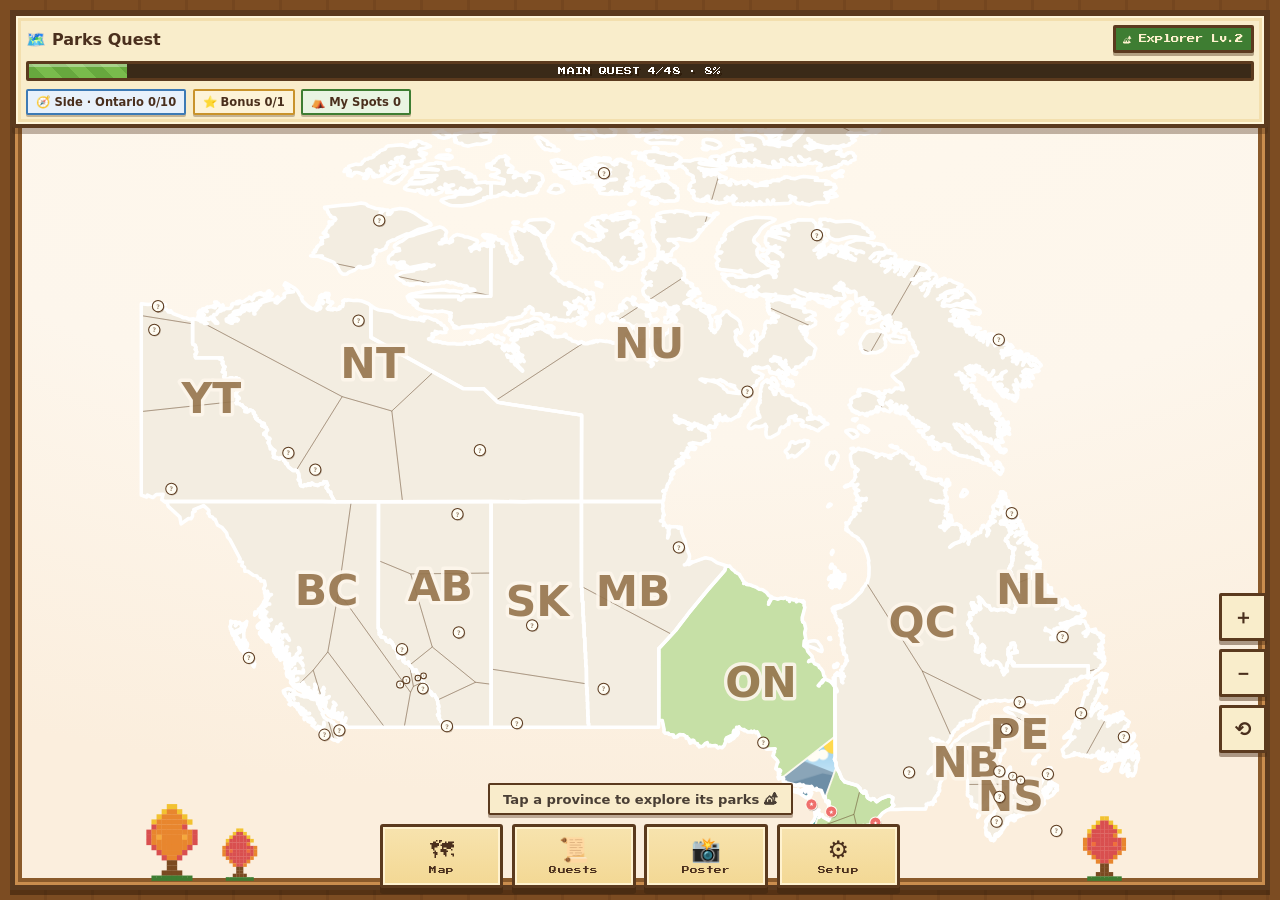
==== commit 2d014125: "Update quest.js, quest.css, index.html: circular markers and badges, declutter, photo-cell fix, pinc" ====
--- a/index.html
+++ b/index.html
@@ -19,7 +19,7 @@
 <main id="stage">
   <!-- The illustrated map, wrapped in a wooden pixel frame like an in-game map item -->
   <div id="mapFrame">
-    <svg id="mapSvg" preserveAspectRatio="xMidYMid meet" role="img"
+    <svg id="mapSvg" xmlns:xlink="http://www.w3.org/1999/xlink" preserveAspectRatio="xMidYMid meet" role="img"
          aria-label="Illustrated map of Canada with all 48 national parks & reserves — tap a province to zoom in, tap a park marker to open its quest card"></svg>
     <!-- Falling maple leaves: ambient layer clipped to the frame, never intercepts taps -->
     <div id="leafLayer" aria-hidden="true"></div>
@@ -200,7 +200,7 @@
       <div class="poster-kicker">CANADA PARKS QUEST</div>
       <div class="poster-title">Every park, one stamp at a time</div>
       <p class="poster-sub" id="posterSub"></p>
-      <svg id="posterSvg" preserveAspectRatio="xMidYMid meet" role="img" aria-label="Our Canada parks quest map"></svg>
+      <svg id="posterSvg" xmlns:xlink="http://www.w3.org/1999/xlink" preserveAspectRatio="xMidYMid meet" role="img" aria-label="Our Canada parks quest map"></svg>
       <div class="poster-stats" id="posterStats"></div>
       <p class="poster-small" id="posterSmall"></p>
       <div class="poster-names" id="posterNames"></div>
--- a/quest.css
+++ b/quest.css
@@ -36,7 +36,7 @@
     radial-gradient(120% 90% at 50% 0%, #fff8ec 0%, var(--paper) 55%, #fbeedd 100%);
   overflow:hidden;
 }
-#mapSvg{position:absolute;inset:0;filter:none}
+#mapSvg{position:absolute;inset:0;filter:none;touch-action:none}
 
 /* Generic pixel window (HUD bar, level-up popup) */
 .win{
@@ -179,7 +179,7 @@
 .file-btn:active{transform:translateY(2px);box-shadow:0 1px 0 rgba(74,44,18,.35)}
 .code-line .file-btn{margin-top:0}
 
-/* ---------- Map markers (pixel squares, hard shadows) ---------- */
+/* ---------- Map markers (round stamps, hard shadows) ---------- */
 .park-marker,.camp-marker{cursor:pointer}
 .park-marker .hit,.camp-marker .hit{fill:transparent}
 .mk-shadow{fill:rgba(74,44,18,.32)}
@@ -345,19 +345,23 @@
 .burst-leaf svg{display:block}
 
 /* ---------- Quest "!" badges (focused province, open quests) ---------- */
+/* Round notification-style badges riding on the marker's rim:
+   gold circle + dark "!" for main/bonus, blue circle + white "!"
+   for side quests, with a pale halo so they read over photos. */
 .quest-badge{
   cursor:pointer;transform-box:fill-box;transform-origin:50% 100%;
   animation:qBounce 1.15s ease-in-out infinite;
 }
-.q-badge-bub{fill:#ffcf3f;stroke:#5b3a1e}
-.q-badge-bub-side{fill:#7ec3ee;stroke:#3d7ab5}
+.q-badge-c{fill:#ffcf3f;stroke:#5b3a1e}
+.q-badge-c-side{fill:#3d7ab5;stroke:#fffdf4}
+.q-badge-halo{fill:#fffdf4;opacity:.85}
 .q-badge-txt{font-weight:900;text-anchor:middle;pointer-events:none;fill:#5b3a1e}
-.q-badge-txt-side{fill:#1d4e79}
+.q-badge-txt-side{fill:#fff}
 @keyframes qBounce{
   0%,100%{transform:translateY(0) scale(1,1)}
-  30%{transform:translateY(-14%) scale(.95,1.06)}
-  55%{transform:translateY(0) scale(1.05,.93)}
-  75%{transform:translateY(-7%) scale(1,1)}
+  30%{transform:translateY(-9%) scale(.96,1.04)}
+  55%{transform:translateY(0) scale(1.03,.96)}
+  75%{transform:translateY(-5%) scale(1,1)}
 }
 
 @media (prefers-reduced-motion: reduce){
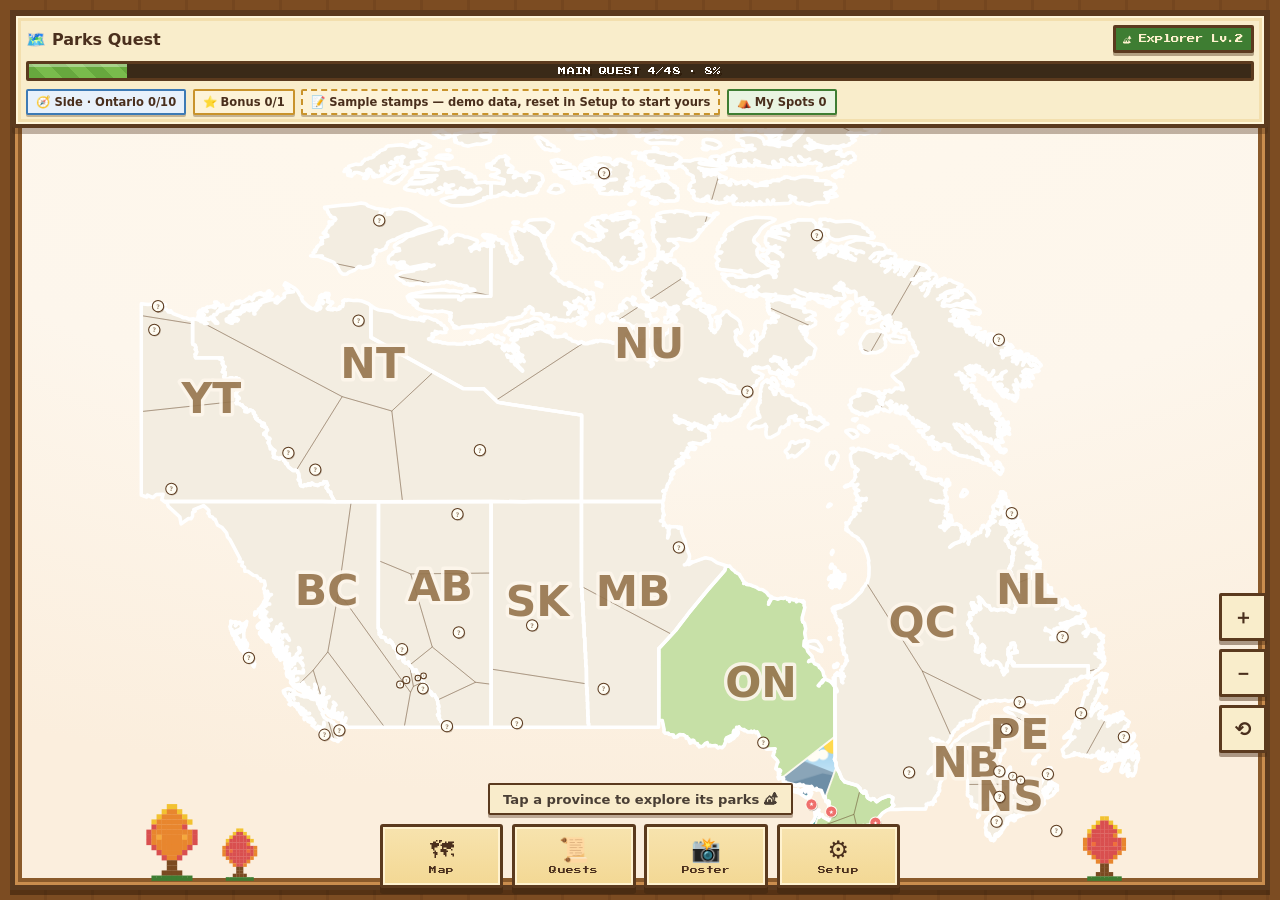
==== commit 8bc98078: "Fix usability review items: photo protection, backup, PWA, accessibility" ====
--- a/index.html
+++ b/index.html
@@ -7,6 +7,12 @@
 <meta name="description" content="A stamp-rally game across Canada's 48 national parks & reserves. Visit a park, stamp it with your photo, level up, fill the map.">
 <meta name="theme-color" content="#7a4a21">
 <link rel="icon" href="data:image/svg+xml,<svg xmlns='http://www.w3.org/2000/svg' viewBox='0 0 100 100'><text y='.9em' font-size='90'>🏕️</text></svg>">
+<link rel="manifest" href="manifest.webmanifest">
+<link rel="apple-touch-icon" href="icon-180.png">
+<meta name="mobile-web-app-capable" content="yes">
+<meta name="apple-mobile-web-app-capable" content="yes">
+<meta name="apple-mobile-web-app-status-bar-style" content="default">
+<meta name="apple-mobile-web-app-title" content="MaplePins">
 <link rel="preconnect" href="https://fonts.googleapis.com">
 <link rel="preconnect" href="https://fonts.gstatic.com" crossorigin>
 <link href="https://fonts.googleapis.com/css2?family=Press+Start+2P&display=swap" rel="stylesheet">
@@ -161,9 +167,9 @@
     <button class="sheet-close win-x" type="button" data-close aria-label="Close">✕</button></div>
   <div class="win-body">
     <div class="tabs" role="tablist">
-      <button class="tab active" type="button" data-tab="main">📜 Main</button>
-      <button class="tab" type="button" data-tab="side">🧭 Side</button>
-      <button class="tab" type="button" data-tab="spots">⛺ My Spots</button>
+      <button class="tab active" type="button" role="tab" aria-selected="true" data-tab="main">📜 Main</button>
+      <button class="tab" type="button" role="tab" aria-selected="false" data-tab="side">🧭 Side</button>
+      <button class="tab" type="button" role="tab" aria-selected="false" data-tab="spots">⛺ My Spots</button>
     </div>
 
     <div class="tab-panel" id="tabMain">
@@ -221,6 +227,11 @@
       <span>Falling maple leaves 🍁<small>Leaves drift over the map, and clearing a park bursts them into the air.</small></span>
       <label class="switch"><input type="checkbox" id="leafToggle" checked><span class="slider"></span></label>
     </div>
+    <h3 class="sheet-sub">Your data 💾</h3>
+    <p class="hint">Your quest lives only in this browser — if its data is cleared, or you switch phones, it's gone. Export a backup file now and then, and import it on the new device to pick up right where you left off.</p>
+    <button id="exportBtn" class="gbtn-wide" type="button">⬇️ Export backup (.json)</button>
+    <button id="importBtn" class="gbtn-wide ghost" type="button">⬆️ Import backup</button>
+    <input id="importFile" type="file" accept="application/json,.json" hidden>
     <h3 class="sheet-sub">About this quest</h3>
     <p class="hint">Main quest: the 48 places of the Parks Canada system — 37 national parks and 11 national park reserves. Bonus: Rouge, Canada's only National Urban Park, sits outside the 48 and never counts toward your level. Side quests: curated provincial parks — Ontario set included. Demo data lives only in this browser (localStorage).</p>
     <h3 class="sheet-sub">Start over</h3>
--- a/quest.css
+++ b/quest.css
@@ -85,6 +85,7 @@
   padding:.22rem .5rem;box-shadow:0 2px 0 rgba(74,44,18,.3);
 }
 .side-chip.camp{background:#e9f4e2;border-color:var(--grass-d)}
+.side-chip.sample{background:#fdf3d8;border-color:#c9932b;border-style:dashed}
 
 /* ---------- Frame chrome: zoom tools, back button, hint ---------- */
 .map-tools{bottom:calc(9.2rem + env(safe-area-inset-bottom))}
@@ -364,6 +365,24 @@
   75%{transform:translateY(-5%) scale(1,1)}
 }
 
+/* ---------- Keyboard focus (markers are buttons too) ---------- */
+/* HTML chrome gets a chunky sky outline; SVG markers can't use
+   outline, so a focused marker's ring turns sky blue instead —
+   visible at any zoom without moving a single pixel of layout. */
+.gbtn:focus-visible,.gbtn-wide:focus-visible,.gbtn-small:focus-visible,
+.tab:focus-visible,.quest-row:focus-visible,.tool-btn:focus-visible,
+.back-btn:focus-visible,.win-x:focus-visible,.file-btn:focus-visible{
+  outline:3px solid var(--sky-d);outline-offset:2px;
+}
+.park-marker:focus,.camp-marker:focus{outline:none}
+.park-marker:focus .mk-open,.park-marker:focus .mk-open-side,
+.park-marker:focus .mk-open-bonus,.park-marker:focus .mk-done,
+.park-marker:focus .mk-done-side,.park-marker:focus .mk-done-bonus,
+.park-marker:focus .mk-photo,.camp-marker:focus .mk-camp,
+.camp-marker:focus .mk-photo{
+  stroke:var(--sky-d);
+}
+
 @media (prefers-reduced-motion: reduce){
   #leafLayer{display:none}
   .quest-badge{animation:none}
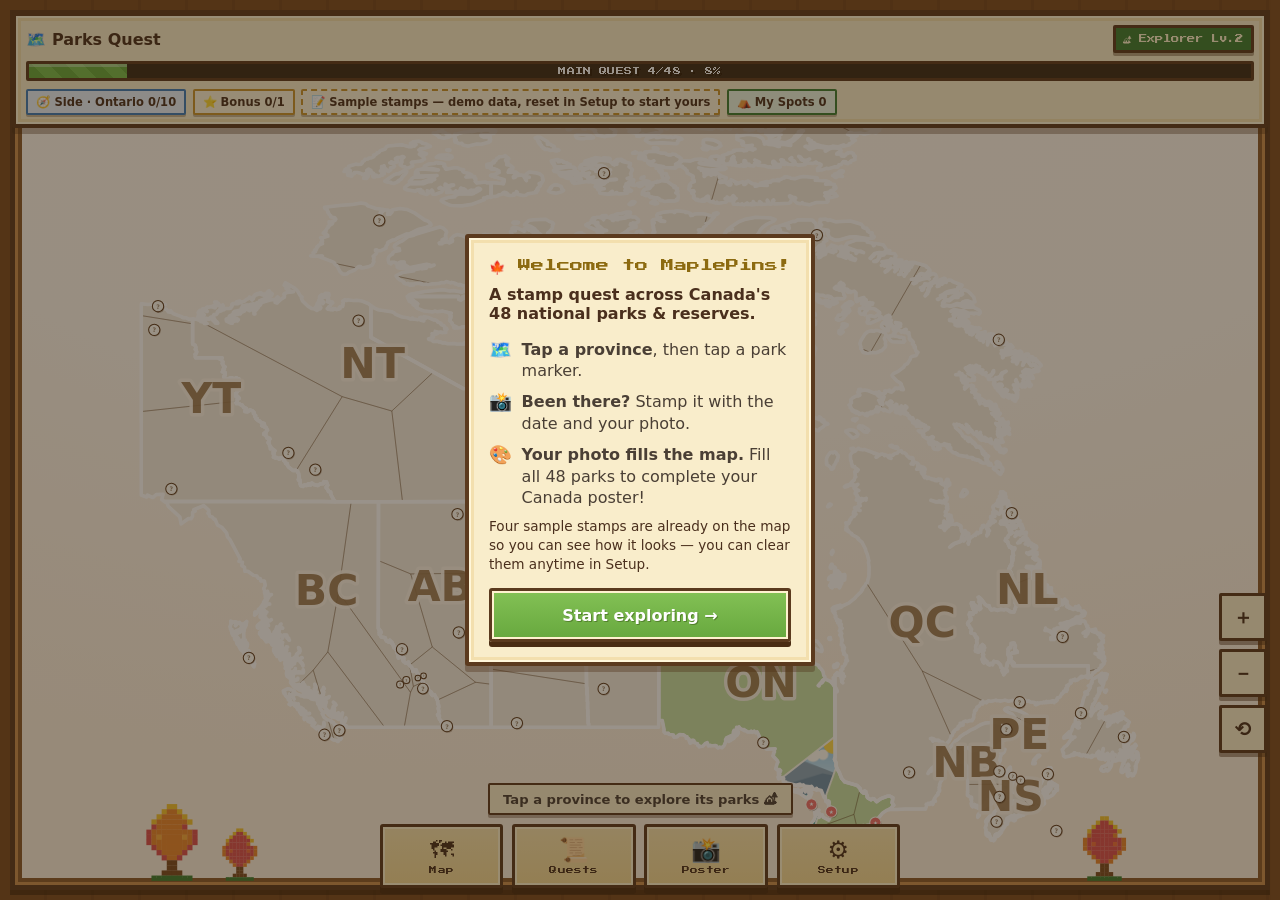
==== commit 85cb0ebc: "Fix side-quest photos on map, HEIC photo fallback, first-run welcome guide" ====
--- a/index.html
+++ b/index.html
@@ -79,6 +79,22 @@
       <div class="lvl-body" id="lvlBody">Explorer Lv.2</div>
     </div>
   </div>
+
+  <!-- First-run welcome: the whole game in three steps. Shown once
+       per device; Setup ▸ How to play brings it back. -->
+  <div id="welcomeFx" class="welcome-fx" hidden>
+    <div class="welcome-window win">
+      <div class="welcome-title">🍁 Welcome to MaplePins!</div>
+      <p class="welcome-sub">A stamp quest across Canada's 48 national parks &amp; reserves.</p>
+      <ol class="welcome-steps">
+        <li><span class="w-ico">🗺️</span><span><b>Tap a province</b>, then tap a park marker.</span></li>
+        <li><span class="w-ico">📸</span><span><b>Been there?</b> Stamp it with the date and your photo.</span></li>
+        <li><span class="w-ico">🎨</span><span><b>Your photo fills the map.</b> Fill all 48 parks to complete your Canada poster!</span></li>
+      </ol>
+      <p class="welcome-note">Four sample stamps are already on the map so you can see how it looks — you can clear them anytime in Setup.</p>
+      <button id="welcomeStartBtn" class="gbtn-wide primary" type="button">Start exploring →</button>
+    </div>
+  </div>
 </main>
 
 <!-- ======================= Sheets (game windows) ======================= -->
@@ -222,6 +238,8 @@
     <button class="sheet-close win-x" type="button" data-close aria-label="Close">✕</button></div>
   <div class="win-body">
     <h2 class="setup-h">Settings ⚙️</h2>
+    <h3 class="sheet-sub">How to play</h3>
+    <button id="howToBtn" class="gbtn-wide ghost" type="button">❓ Show the welcome guide</button>
     <h3 class="sheet-sub">Ambience</h3>
     <div class="toggle-row">
       <span>Falling maple leaves 🍁<small>Leaves drift over the map, and clearing a park bursts them into the air.</small></span>
--- a/quest.css
+++ b/quest.css
@@ -378,10 +378,33 @@
 .park-marker:focus .mk-open,.park-marker:focus .mk-open-side,
 .park-marker:focus .mk-open-bonus,.park-marker:focus .mk-done,
 .park-marker:focus .mk-done-side,.park-marker:focus .mk-done-bonus,
-.park-marker:focus .mk-photo,.camp-marker:focus .mk-camp,
-.camp-marker:focus .mk-photo{
+.park-marker:focus .mk-photo,.park-marker:focus .mk-photo-side,
+.camp-marker:focus .mk-camp,.camp-marker:focus .mk-photo{
   stroke:var(--sky-d);
 }
+
+/* First-run welcome: a dimmed, centred game window — same family
+   as the level-up window, but it waits for a tap instead of
+   fading away on a timer. */
+.welcome-fx{
+  position:absolute;inset:0;display:grid;place-items:center;z-index:32;
+  background:rgba(43,28,12,.48);padding:1rem;
+}
+.welcome-fx[hidden]{display:none}
+.welcome-window{
+  max-width:350px;width:100%;padding:1.15rem 1.25rem 1.25rem;
+  animation:winIn .28s ease both;
+}
+@keyframes winIn{
+  from{transform:scale(.92);opacity:0}
+  to{transform:scale(1);opacity:1}
+}
+.welcome-title{font-family:var(--pxfont);font-size:.82rem;color:#8c6a10;line-height:1.5}
+.welcome-sub{margin-top:.55rem;font-weight:700;color:var(--ink2)}
+.welcome-steps{list-style:none;margin:.9rem 0 .4rem;padding:0;display:grid;gap:.6rem}
+.welcome-steps li{display:flex;gap:.6rem;align-items:flex-start;line-height:1.35}
+.welcome-steps .w-ico{font-size:1.15rem;line-height:1.2}
+.welcome-note{font-size:.85rem;color:var(--ink2);margin:.5rem 0 .9rem;line-height:1.4}
 
 @media (prefers-reduced-motion: reduce){
   #leafLayer{display:none}
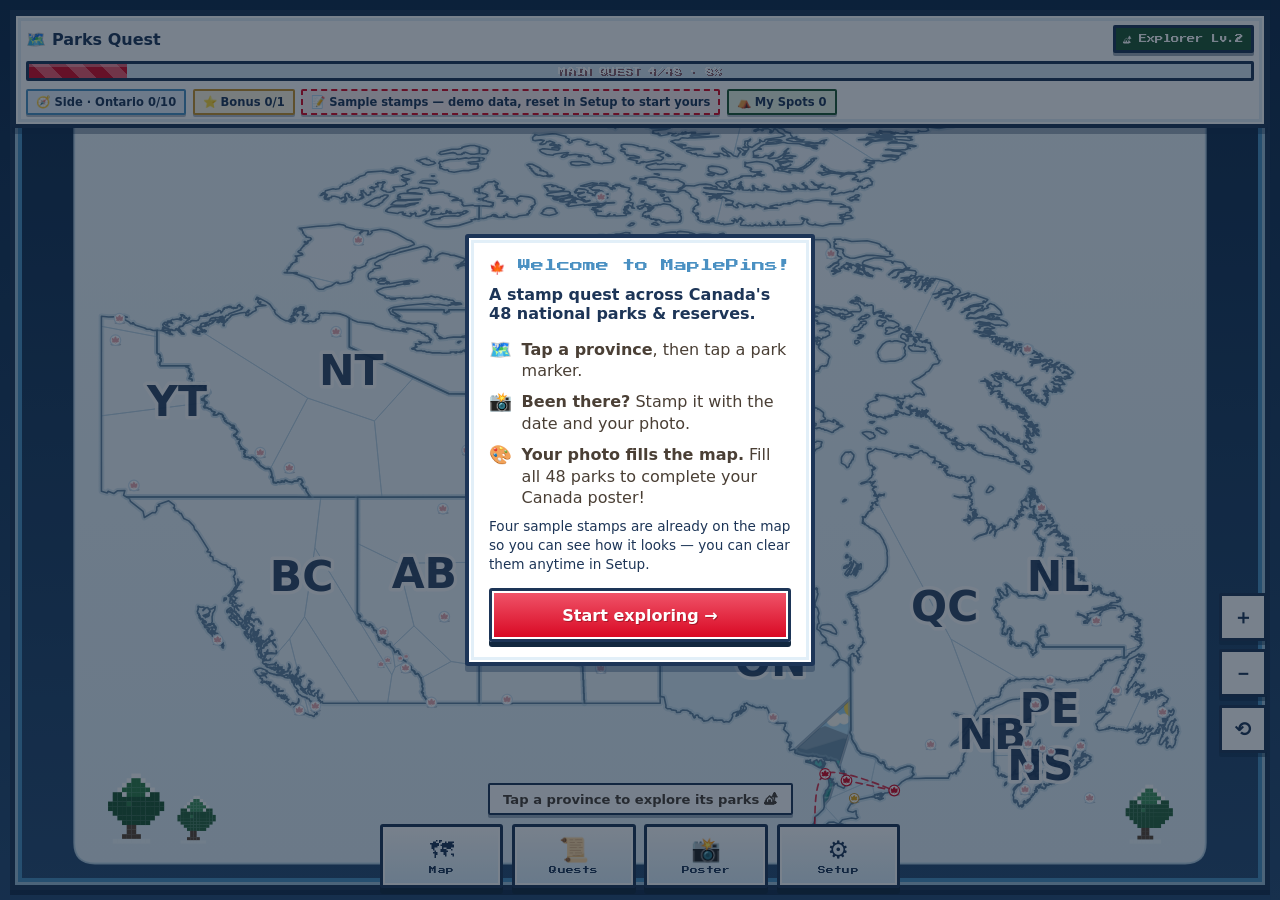
==== commit 680c66a3: "Winter Canada reskin — snow map, maple leaf markers, winter night stage (sw v20)" ====
--- a/index.html
+++ b/index.html
@@ -5,7 +5,7 @@
 <meta name="viewport" content="width=device-width, initial-scale=1.0, viewport-fit=cover">
 <title>MaplePins — Canada Parks Quest</title>
 <meta name="description" content="A stamp-rally game across Canada's 48 national parks & reserves. Visit a park, stamp it with your photo, level up, fill the map.">
-<meta name="theme-color" content="#7a4a21">
+<meta name="theme-color" content="#0f2a4a">
 <link rel="icon" href="data:image/svg+xml,<svg xmlns='http://www.w3.org/2000/svg' viewBox='0 0 100 100'><text y='.9em' font-size='90'>🏕️</text></svg>">
 <link rel="manifest" href="manifest.webmanifest">
 <link rel="apple-touch-icon" href="icon-180.png">
@@ -23,11 +23,11 @@
 
 <!-- ======================= Main stage: framed map + game HUD ======================= -->
 <main id="stage">
-  <!-- The illustrated map, wrapped in a wooden pixel frame like an in-game map item -->
+  <!-- The illustrated map, wrapped in a pixel frame like an in-game map item -->
   <div id="mapFrame">
     <svg id="mapSvg" xmlns:xlink="http://www.w3.org/1999/xlink" preserveAspectRatio="xMidYMid meet" role="img"
          aria-label="Illustrated map of Canada with all 48 national parks & reserves — tap a province to zoom in, tap a park marker to open its quest card"></svg>
-    <!-- Falling maple leaves: ambient layer clipped to the frame, never intercepts taps -->
+    <!-- Falling snow: ambient layer clipped to the frame, never intercepts taps -->
     <div id="leafLayer" aria-hidden="true"></div>
   </div>
 
--- a/quest.css
+++ b/quest.css
@@ -1,29 +1,28 @@
-/* MaplePins — Parks Quest: Stardew-style pixel game skin.
+/* MaplePins — Parks Quest: pixel game skin, winter-Canada palette.
    Structure: game HUD (level + EXP), chunky dock menu, window panels,
    quest journal tabs. Skin: pixel borders (hard shadows, near-square
-   corners), wooden-sign buttons, parchment panels, Stardew palette.
-   The map itself stays the pastel illustration — only the chrome is pixel.
+   corners), white panels on deep winter blue, Canadian-red accent.
+   (Winter reskin, Minji 2026-11-26: the parchment-and-wood
+   treasure-map palette is retired; layout is unchanged.)
    Loads after styles.css and overrides what it needs. */
 
 :root{
-  --wood-d:#5b3a1e;
-  --wood:#8a5a2b;
-  --wood-l:#c98d4e;
-  --parch:#f9edcb;
-  --parch-d:#f3dfae;
-  --grass:#67a83e;
-  --grass-d:#3e7d32;
+  --wood-d:#1d3557;
+  --wood:#4a90c2;
+  --wood-l:#9dbfd8;
+  --parch:#ffffff;
+  --parch-d:#e2eff8;
+  --grass:#d80621;
+  --grass-d:#1e5631;
   --sky:#7ec3ee;
-  --sky-d:#3d7ab5;
-  --ink2:#4a2f1d;
+  --sky-d:#4a90c2;
+  --ink2:#1d3557;
   --pxfont:"Press Start 2P",ui-monospace,Menlo,monospace;
 }
 
-/* The stage sits on wooden planks; the map lives inside its frame. */
+/* The stage is deep winter blue; the map lives inside its frame. */
 body{
-  background:
-    repeating-linear-gradient(90deg,#7c4c22 0 44px,#74461f 44px 47px),
-    #7c4c22;
+  background:linear-gradient(#0f2a4a,#274b73);
 }
 #mapFrame{
   position:absolute;inset:10px;
@@ -31,12 +30,17 @@
   box-shadow:
     inset 0 0 0 3px var(--wood-l),
     inset 0 0 0 7px var(--wood),
-    0 5px 0 rgba(40,22,5,.45);
-  background:
-    radial-gradient(120% 90% at 50% 0%, #fff8ec 0%, var(--paper) 55%, #fbeedd 100%);
+    0 5px 0 rgba(6,20,38,.5);
+  /* Deep winter blue (Minji, 2026-11-26): the stage is a winter
+     night gradient now, not a wooden table. */
+  background:linear-gradient(#0f2a4a,#274b73);
   overflow:hidden;
 }
 #mapSvg{position:absolute;inset:0;filter:none;touch-action:none}
+
+/* Coastlines are slate-blue lines baked into path attributes
+   (winter reskin, 2026-11-26), so there is no glow layer left
+   for CSS to animate. */
 
 /* Generic pixel window (HUD bar, level-up popup) */
 .win{
@@ -44,9 +48,9 @@
   border:4px solid var(--wood-d);
   border-radius:3px;
   box-shadow:
-    inset 0 0 0 2px #fff6da,
+    inset 0 0 0 2px #ffffff,
     inset 0 0 0 5px var(--parch-d),
-    0 6px 0 rgba(74,44,18,.35);
+    0 6px 0 rgba(15,42,74,.35);
 }
 
 /* ---------- HUD bar ---------- */
@@ -57,53 +61,53 @@
 .hud-top{display:flex;justify-content:space-between;align-items:center;gap:.5rem}
 .hud-brand{font-weight:800;font-size:1rem;color:var(--ink2);white-space:nowrap}
 .lvl-chip{
-  font-family:var(--pxfont);font-size:.52rem;line-height:1.5;color:#fff2cf;
+  font-family:var(--pxfont);font-size:.52rem;line-height:1.5;color:#ffffff;
   background:var(--grass-d);border:3px solid var(--wood-d);border-radius:2px;
-  padding:.32rem .45rem;box-shadow:0 3px 0 rgba(74,44,18,.4);white-space:nowrap;
+  padding:.32rem .45rem;box-shadow:0 3px 0 rgba(15,42,74,.4);white-space:nowrap;
 }
 .exp-wrap{margin-top:.5rem}
 .exp-track{
   position:relative;height:20px;border:3px solid var(--wood-d);border-radius:2px;
-  background:#3a2a18;overflow:hidden;
+  background:#d7e7f3;overflow:hidden;
 }
 .exp-fill{
   height:100%;width:0%;
-  background:repeating-linear-gradient(45deg,var(--grass) 0 12px,#79bb4c 12px 24px);
+  background:repeating-linear-gradient(45deg,var(--grass) 0 12px,#f0566b 12px 24px);
   box-shadow:inset 0 3px 0 rgba(255,255,255,.35);
   transition:width .5s ease;
 }
 .exp-text{
   position:absolute;inset:0;display:grid;place-items:center;
   font-family:var(--pxfont);font-size:.5rem;color:#fff;
-  text-shadow:2px 2px 0 rgba(40,22,5,.65);letter-spacing:.02em;white-space:nowrap;
+  text-shadow:2px 2px 0 rgba(90,4,14,.6);letter-spacing:.02em;white-space:nowrap;
 }
 .hud-chips{display:flex;gap:.4rem;flex-wrap:wrap;margin-top:.5rem}
 .hud-chips:empty{display:none}
 .side-chip{
   font-size:.72rem;font-weight:800;color:var(--ink2);
   background:#e8f1fb;border:2.5px solid var(--sky-d);border-radius:2px;
-  padding:.22rem .5rem;box-shadow:0 2px 0 rgba(74,44,18,.3);
+  padding:.22rem .5rem;box-shadow:0 2px 0 rgba(15,42,74,.3);
 }
 .side-chip.camp{background:#e9f4e2;border-color:var(--grass-d)}
-.side-chip.sample{background:#fdf3d8;border-color:#c9932b;border-style:dashed}
+.side-chip.sample{background:#fdeeee;border-color:#d80621;border-style:dashed}
 
 /* ---------- Frame chrome: zoom tools, back button, hint ---------- */
 .map-tools{bottom:calc(9.2rem + env(safe-area-inset-bottom))}
 .tool-btn{
   border-radius:2px;border:3px solid var(--wood-d);background:var(--parch);
-  box-shadow:0 4px 0 rgba(74,44,18,.45);color:var(--ink2);
-}
-.tool-btn:active{transform:translateY(3px);box-shadow:0 1px 0 rgba(74,44,18,.45)}
+  box-shadow:0 4px 0 rgba(15,42,74,.45);color:var(--ink2);
+}
+.tool-btn:active{transform:translateY(3px);box-shadow:0 1px 0 rgba(15,42,74,.45)}
 .back-btn{
   top:calc(9.4rem + env(safe-area-inset-top));
   border-radius:2px;border:3px solid var(--wood-d);
-  background:var(--wood);color:#fff2cf;
-  box-shadow:0 5px 0 rgba(74,44,18,.5);
-}
-.back-btn:active{transform:translateX(-50%) translateY(3px);box-shadow:0 2px 0 rgba(74,44,18,.5)}
+  background:var(--wood);color:#ffffff;
+  box-shadow:0 5px 0 rgba(15,42,74,.5);
+}
+.back-btn:active{transform:translateX(-50%) translateY(3px);box-shadow:0 2px 0 rgba(15,42,74,.5)}
 .hint-pill{
-  border-radius:2px;border:2.5px solid var(--wood-d);background:rgba(249,237,203,.95);
-  box-shadow:0 3px 0 rgba(74,44,18,.35);font-weight:700;
+  border-radius:2px;border:2.5px solid var(--wood-d);background:rgba(255,255,255,.95);
+  box-shadow:0 3px 0 rgba(15,42,74,.35);font-weight:700;
 }
 
 /* ---------- Bottom dock: chunky game menu ---------- */
@@ -112,91 +116,91 @@
 .gbtn{
   flex:1;min-height:64px;cursor:pointer;
   display:flex;flex-direction:column;align-items:center;justify-content:center;gap:.2rem;
-  background:linear-gradient(#f7e3ae,#f3d894);
+  background:linear-gradient(#ffffff,#dceefb);
   border:3.5px solid var(--wood-d);border-radius:3px;color:var(--ink2);
-  box-shadow:0 6px 0 #4a2c12, inset 0 0 0 2px #fff2cf;
+  box-shadow:0 6px 0 #12283f, inset 0 0 0 2px #ffffff;
   font-family:inherit;
 }
 .gbtn .g-ico{font-size:1.5rem;line-height:1}
 .gbtn .g-lab{font-family:var(--pxfont);font-size:.48rem;letter-spacing:.02em}
-.gbtn:active{transform:translateY(5px);box-shadow:0 1px 0 #4a2c12, inset 0 0 0 2px #fff2cf}
+.gbtn:active{transform:translateY(5px);box-shadow:0 1px 0 #12283f, inset 0 0 0 2px #ffffff}
 
 /* Wide + small game buttons (inside windows) */
 .gbtn-wide{
   display:block;width:100%;margin-top:.6rem;min-height:54px;cursor:pointer;
   text-align:center;font-family:inherit;font-size:1rem;font-weight:800;color:var(--ink2);
-  background:linear-gradient(#f7e3ae,#f3d894);
+  background:linear-gradient(#ffffff,#dceefb);
   border:3.5px solid var(--wood-d);border-radius:3px;
-  box-shadow:0 5px 0 #4a2c12, inset 0 0 0 2px #fff2cf;
+  box-shadow:0 5px 0 #12283f, inset 0 0 0 2px #ffffff;
   padding:.8rem 1rem;text-decoration:none;
 }
-.gbtn-wide.primary{background:linear-gradient(#83c155,var(--grass));color:#fff;text-shadow:1px 1px 0 rgba(40,60,10,.4)}
-.gbtn-wide.danger{background:linear-gradient(#f6d9c9,#efb9a0);color:#8c2f22}
-.gbtn-wide.ghost{background:var(--parch);box-shadow:0 4px 0 #4a2c12, inset 0 0 0 2px #fff}
-.gbtn-wide:active{transform:translateY(4px);box-shadow:0 1px 0 #4a2c12, inset 0 0 0 2px #fff2cf}
+.gbtn-wide.primary{background:linear-gradient(#f0566b,var(--grass));color:#fff;text-shadow:1px 1px 0 rgba(90,4,14,.4)}
+.gbtn-wide.danger{background:linear-gradient(#fbd9d3,#f3b8ac);color:#a80418}
+.gbtn-wide.ghost{background:var(--parch);box-shadow:0 4px 0 #12283f, inset 0 0 0 2px #fff}
+.gbtn-wide:active{transform:translateY(4px);box-shadow:0 1px 0 #12283f, inset 0 0 0 2px #ffffff}
 .gbtn-small{
   min-height:48px;cursor:pointer;font-family:inherit;font-weight:800;font-size:.9rem;
-  background:linear-gradient(#f6d9c9,#efb9a0);color:#8c2f22;
+  background:linear-gradient(#fbd9d3,#f3b8ac);color:#a80418;
   border:3px solid var(--wood-d);border-radius:3px;padding:.55rem .8rem;
-  box-shadow:0 4px 0 #4a2c12;
-}
-.gbtn-small:active{transform:translateY(3px);box-shadow:0 1px 0 #4a2c12}
+  box-shadow:0 4px 0 #12283f;
+}
+.gbtn-small:active{transform:translateY(3px);box-shadow:0 1px 0 #12283f}
 
 /* ---------- Sheets become game windows ---------- */
 .sheet{
   background:var(--parch);border:4px solid var(--wood-d);border-bottom:none;
   border-radius:6px 6px 0 0;padding:0;
-  box-shadow:inset 0 0 0 2px #fff6da, inset 0 0 0 5px var(--parch-d), 0 -8px 0 rgba(74,44,18,.3);
+  box-shadow:inset 0 0 0 2px #ffffff, inset 0 0 0 5px var(--parch-d), 0 -8px 0 rgba(15,42,74,.3);
 }
 .sheet-handle{display:none}
 .win-bar{
   display:flex;justify-content:space-between;align-items:center;
-  background:linear-gradient(#a9713f,var(--wood));
+  background:linear-gradient(#6db3e2,var(--wood));
   border-bottom:4px solid var(--wood-d);
   padding:.5rem .55rem .5rem .85rem;
 }
 .win-title{
-  font-family:var(--pxfont);font-size:.58rem;color:#fff2cf;
+  font-family:var(--pxfont);font-size:.58rem;color:#ffffff;
   text-shadow:2px 2px 0 rgba(40,22,5,.5);letter-spacing:.03em;
 }
 .win-x{
   position:static;width:40px;height:40px;min-width:40px;border-radius:2px;
-  border:3px solid var(--wood-d);background:#f3d894;color:var(--ink2);
-  font-size:.95rem;font-weight:900;box-shadow:0 3px 0 #4a2c12;cursor:pointer;
-}
-.win-x:active{transform:translateY(2px);box-shadow:0 1px 0 #4a2c12}
+  border:3px solid var(--wood-d);background:#dceefb;color:var(--ink2);
+  font-size:.95rem;font-weight:900;box-shadow:0 3px 0 #12283f;cursor:pointer;
+}
+.win-x:active{transform:translateY(2px);box-shadow:0 1px 0 #12283f}
 .win-body{padding:.9rem 1.1rem calc(1.3rem + env(safe-area-inset-bottom))}
 .win-body h2{font-size:1.25rem;margin:.1rem 0 .5rem}
-.sheet .hint{color:#8a6b45}
+.sheet .hint{color:#5b7d99}
 
 /* Forms inside windows: parchment inputs, square-ish */
 .win-body form input[type="text"],.win-body form input[type="date"]{
-  border:2.5px solid var(--wood-d);border-radius:3px;background:#fffdf4;
+  border:2.5px solid var(--wood-d);border-radius:3px;background:#ffffff;
 }
 .file-btn{
-  border:2.5px solid var(--wood-d);border-radius:3px;background:#fffdf4;
-  box-shadow:0 3px 0 rgba(74,44,18,.35);
-}
-.file-btn:active{transform:translateY(2px);box-shadow:0 1px 0 rgba(74,44,18,.35)}
+  border:2.5px solid var(--wood-d);border-radius:3px;background:#ffffff;
+  box-shadow:0 3px 0 rgba(15,42,74,.35);
+}
+.file-btn:active{transform:translateY(2px);box-shadow:0 1px 0 rgba(15,42,74,.35)}
 .code-line .file-btn{margin-top:0}
 
 /* ---------- Map markers (round stamps, hard shadows) ---------- */
 .park-marker,.camp-marker{cursor:pointer}
 .park-marker .hit,.camp-marker .hit{fill:transparent}
-.mk-shadow{fill:rgba(74,44,18,.32)}
-.mk-open{fill:#fffdf4;stroke:var(--wood-d)}
-.mk-open-side{fill:#eef5fd;stroke:var(--sky-d)}
-.mk-q{font-weight:800;text-anchor:middle;pointer-events:none;fill:#a08b74}
-.mk-done{fill:#ef6f6c;stroke:#fffdf4}
-.mk-done-side{fill:var(--sky);stroke:#fffdf4}
+.mk-shadow{fill:rgba(15,42,74,.28)}
+.mk-open{fill:#ffffff;stroke:var(--wood-d)}
+.mk-open-side{fill:#f4f9fd;stroke:#4a90c2}
+.mk-q{font-weight:800;text-anchor:middle;pointer-events:none;fill:#7d99b4}
+.mk-done{fill:#d80621;stroke:#ffffff}
+.mk-done-side{fill:#4a90c2;stroke:#ffffff}
 .mk-star{fill:#fff;font-weight:800;text-anchor:middle;pointer-events:none}
-.mk-photo{stroke:#ef6f6c}
-.mk-photo-side{stroke:var(--sky-d)}
-.mk-open-bonus{fill:#fdf3d8;stroke:#c9932b}
-.mk-done-bonus{fill:#e8b23f;stroke:#fffdf4}
+.mk-photo{stroke:#d80621}
+.mk-photo-side{stroke:#4a90c2}
+.mk-open-bonus{fill:#fff7e0;stroke:#c9932b}
+.mk-done-bonus{fill:#e8b23f;stroke:#ffffff}
 .mk-photo-bonus{stroke:#c9932b}
 .mk-camp{fill:#e9f4e2;stroke:var(--grass-d)}
-.mk-temp{fill:#fffdf4;stroke:var(--grass-d);stroke-dasharray:.3 .18}
+.mk-temp{fill:#ffffff;stroke:var(--grass-d);stroke-dasharray:.3 .18}
 #mapSvg text{font-family:var(--round-font)}
 
 /* ---------- Clear FX ---------- */
@@ -206,8 +210,8 @@
 }
 .stamp-fx[hidden]{display:none}
 .stamp-badge{
-  font-family:var(--pxfont);font-size:1.05rem;color:#d94f4f;text-align:center;
-  border:5px solid #d94f4f;border-radius:3px;padding:.8rem 1rem;
+  font-family:var(--pxfont);font-size:1.05rem;color:#d80621;text-align:center;
+  border:5px solid #d80621;border-radius:3px;padding:.8rem 1rem;
   background:rgba(255,253,249,.88);
   transform:rotate(-8deg);
   box-shadow:6px 6px 0 rgba(140,35,25,.35);
@@ -222,7 +226,7 @@
 }
 .exp-float{
   font-family:var(--pxfont);font-size:.85rem;color:var(--grass-d);
-  text-shadow:2px 2px 0 #fff6da, -1px -1px 0 #fff6da;
+  text-shadow:2px 2px 0 #ffffff, -1px -1px 0 #ffffff;
   animation:expUp 1.6s ease-out both;
 }
 @keyframes expUp{
@@ -235,7 +239,7 @@
 }
 .lvl-fx[hidden]{display:none}
 .lvl-window{padding:1.1rem 1.4rem;text-align:center;animation:lvlPop 2.4s ease both}
-.lvl-title{font-family:var(--pxfont);font-size:.8rem;color:#8c6a10}
+.lvl-title{font-family:var(--pxfont);font-size:.8rem;color:#4a90c2}
 .lvl-body{font-weight:800;font-size:1.3rem;margin-top:.6rem;color:var(--ink2)}
 @keyframes lvlPop{
   0%{transform:scale(.6);opacity:0}
@@ -249,20 +253,20 @@
 .park-head{display:flex;gap:.8rem;align-items:center;margin:0 0 .4rem}
 .park-medal{
   flex:none;width:58px;height:58px;border-radius:3px;
-  display:grid;place-items:center;font-size:1.5rem;font-weight:900;color:#a08b74;
-  background:#fffdf4;border:3px solid var(--wood-d);box-shadow:0 3px 0 rgba(74,44,18,.35);
-}
-.park-medal.done{background:#fdeceb;color:#d94f4f}
+  display:grid;place-items:center;font-size:1.5rem;font-weight:900;color:#7d99b4;
+  background:#ffffff;border:3px solid var(--wood-d);box-shadow:0 3px 0 rgba(15,42,74,.35);
+}
+.park-medal.done{background:#fdeceb;color:#d80621}
 .park-medal.side{border-color:var(--sky-d)}
 .park-medal.bonus{border-color:#c9932b}
-.side-chip.bonus{background:#fdf3d8;border-color:#c9932b}
+.side-chip.bonus{background:#fff7e0;border-color:#c9932b}
 .park-head h2{margin:0;font-size:1.25rem}
-.park-sub{margin:.15rem 0 0;color:#8a6b45;font-size:.82rem;font-weight:700}
+.park-sub{margin:.15rem 0 0;color:#5b7d99;font-size:.82rem;font-weight:700}
 .park-blurb{font-size:.95rem;line-height:1.5;margin:.4rem 0 .6rem}
 .park-date{font-weight:800;font-size:.95rem;margin:.5rem 0}
 .park-photo,.photo-preview{
   width:100%;max-height:300px;object-fit:cover;border-radius:3px;
-  border:3px solid var(--wood-d);margin:.5rem 0;box-shadow:0 4px 0 rgba(74,44,18,.3);
+  border:3px solid var(--wood-d);margin:.5rem 0;box-shadow:0 4px 0 rgba(15,42,74,.3);
 }
 .camp-name{font-size:1.2rem}
 
@@ -270,14 +274,14 @@
 .tabs{display:flex;gap:.45rem;margin-bottom:.8rem}
 .tab{
   flex:1;min-height:52px;cursor:pointer;font-family:inherit;font-weight:800;font-size:.92rem;
-  color:var(--ink2);background:#efe0ba;border:3px solid var(--wood-d);border-radius:3px;
-  box-shadow:0 4px 0 #4a2c12;
-}
-.tab:active{transform:translateY(3px);box-shadow:0 1px 0 #4a2c12}
-.tab.active{background:linear-gradient(#83c155,var(--grass));color:#fff;text-shadow:1px 1px 0 rgba(40,60,10,.4)}
+  color:var(--ink2);background:#e2eff8;border:3px solid var(--wood-d);border-radius:3px;
+  box-shadow:0 4px 0 #12283f;
+}
+.tab:active{transform:translateY(3px);box-shadow:0 1px 0 #12283f}
+.tab.active{background:linear-gradient(#f0566b,var(--grass));color:#fff;text-shadow:1px 1px 0 rgba(90,4,14,.4)}
 .rank-card{
-  background:#fffdf4;border:3px solid var(--wood-d);border-radius:3px;
-  padding:.75rem .85rem;margin:.1rem 0 .4rem;box-shadow:0 4px 0 rgba(74,44,18,.25);
+  background:#ffffff;border:3px solid var(--wood-d);border-radius:3px;
+  padding:.75rem .85rem;margin:.1rem 0 .4rem;box-shadow:0 4px 0 rgba(15,42,74,.25);
 }
 .rank-main{display:flex;justify-content:space-between;align-items:baseline;gap:.6rem}
 .rank-name{font-weight:800;font-size:1.02rem}
@@ -285,38 +289,38 @@
 .rank-exp{margin-top:.5rem;height:14px}
 .quest-prov{margin-top:1rem}
 .quest-prov h3{font-size:.95rem;margin:0 0 .45rem;display:flex;justify-content:space-between;align-items:center}
-.quest-prov h3 .count{color:#8a6b45;font-weight:700;font-size:.8rem}
+.quest-prov h3 .count{color:#5b7d99;font-weight:700;font-size:.8rem}
 .quest-row{
   display:flex;gap:.6rem;align-items:center;width:100%;text-align:left;
-  border:2.5px solid var(--wood-d);background:#fffdf4;border-radius:3px;
+  border:2.5px solid var(--wood-d);background:#ffffff;border-radius:3px;
   padding:.55rem .7rem;margin-bottom:.45rem;cursor:pointer;
   font-size:.92rem;color:var(--ink);font-family:inherit;min-height:52px;
-  box-shadow:0 3px 0 rgba(74,44,18,.25);
-}
-.quest-row:active{transform:translateY(2px);box-shadow:0 1px 0 rgba(74,44,18,.25)}
+  box-shadow:0 3px 0 rgba(15,42,74,.25);
+}
+.quest-row:active{transform:translateY(2px);box-shadow:0 1px 0 rgba(15,42,74,.25)}
 .quest-row .q-ico{font-size:1.05rem;flex:none;line-height:1}
 .quest-row .q-name{flex:1;font-weight:700;min-width:0}
-.quest-row .q-name small{display:block;font-weight:400;color:#8a6b45;font-size:.74rem}
+.quest-row .q-name small{display:block;font-weight:400;color:#5b7d99;font-size:.74rem}
 .quest-row.open{opacity:.72}
 .quest-row .q-badge{
   flex:none;font-size:.68rem;font-weight:800;padding:.2rem .5rem;border-radius:2px;
   background:#e7f5e4;color:#1d5c26;border:2px solid var(--grass-d);
 }
-.quest-row .q-badge.todo{background:#f4ecdb;color:#8a6b45;border-color:#cbb27f}
+.quest-row .q-badge.todo{background:#eef6fb;color:#5b7d99;border-color:#b9d2e4}
 
 /* ---------- Poster card ---------- */
 .poster-card{
-  background:#fffaf0;border:3.5px solid var(--wood-d);border-radius:3px;
-  box-shadow:inset 0 0 0 2px #fff6da, inset 0 0 0 5px var(--parch-d), 0 5px 0 rgba(74,44,18,.3);
-}
-.poster-kicker{color:#b4552d}
+  background:#ffffff;border:3.5px solid var(--wood-d);border-radius:3px;
+  box-shadow:inset 0 0 0 2px #ffffff, inset 0 0 0 5px var(--parch-d), 0 5px 0 rgba(15,42,74,.3);
+}
+.poster-kicker{color:#4a90c2}
 .poster-small{font-size:.85rem;font-weight:700;color:var(--ink2);margin:.55rem 0 0;text-align:center}
 .poster-names{margin-top:.7rem;font-size:.8rem;color:var(--muted);line-height:1.55;text-align:center}
 .poster-names strong{color:var(--ink)}
 .setup-h{margin-top:0}
 
-/* ---------- Maple ambience: falling leaves + clear burst ---------- */
-/* The layer lives inside #mapFrame (overflow:hidden), so leaves are
+/* ---------- Winter ambience: falling snow + clear burst ---------- */
+/* The layer lives inside #mapFrame (overflow:hidden), so flakes are
    clipped to the map area. No z-index and a DOM position right after
    the SVG keeps it above the map but below the HUD, dock, backdrop
    and sheets — and pointer-events:none means it never eats a tap. */
@@ -353,11 +357,11 @@
   cursor:pointer;transform-box:fill-box;transform-origin:50% 100%;
   animation:qBounce 1.15s ease-in-out infinite;
 }
-.q-badge-c{fill:#ffcf3f;stroke:#5b3a1e}
-.q-badge-c-side{fill:#3d7ab5;stroke:#fffdf4}
-.q-badge-halo{fill:#fffdf4;opacity:.85}
-.q-badge-txt{font-weight:900;text-anchor:middle;pointer-events:none;fill:#5b3a1e}
-.q-badge-txt-side{fill:#fff}
+.q-badge-c{fill:#ffcf3f;stroke:#1d3557}
+.q-badge-c-side{fill:#dceefb;stroke:#4a90c2}
+.q-badge-halo{fill:#ffffff;opacity:.85}
+.q-badge-txt{font-weight:900;text-anchor:middle;pointer-events:none;fill:#1d3557}
+.q-badge-txt-side{fill:#1d3557}
 @keyframes qBounce{
   0%,100%{transform:translateY(0) scale(1,1)}
   30%{transform:translateY(-9%) scale(.96,1.04)}
@@ -388,7 +392,7 @@
    fading away on a timer. */
 .welcome-fx{
   position:absolute;inset:0;display:grid;place-items:center;z-index:32;
-  background:rgba(43,28,12,.48);padding:1rem;
+  background:rgba(10,26,46,.55);padding:1rem;
 }
 .welcome-fx[hidden]{display:none}
 .welcome-window{
@@ -399,7 +403,7 @@
   from{transform:scale(.92);opacity:0}
   to{transform:scale(1);opacity:1}
 }
-.welcome-title{font-family:var(--pxfont);font-size:.82rem;color:#8c6a10;line-height:1.5}
+.welcome-title{font-family:var(--pxfont);font-size:.82rem;color:#4a90c2;line-height:1.5}
 .welcome-sub{margin-top:.55rem;font-weight:700;color:var(--ink2)}
 .welcome-steps{list-style:none;margin:.9rem 0 .4rem;padding:0;display:grid;gap:.6rem}
 .welcome-steps li{display:flex;gap:.6rem;align-items:flex-start;line-height:1.35}
@@ -410,3 +414,27 @@
   #leafLayer{display:none}
   .quest-badge{animation:none}
 }
+
+/* ---------- Phone-first polish (Minji, 2026-11-13) ----------
+   Small screens are the main stage: a thinner frame, a slimmer
+   HUD and a shorter dock hand their room over to the map.
+   Landscape and desktop keep the chunky chrome untouched. */
+@media (max-width:760px){
+  #mapFrame{inset:6px}
+  .hudbar{top:calc(.5rem + env(safe-area-inset-top));left:.5rem;right:.5rem;padding:.42rem .5rem .48rem}
+  .hud-brand{font-size:.88rem}
+  .lvl-chip{font-size:.46rem;padding:.24rem .38rem;border-width:2.5px}
+  .exp-wrap{margin-top:.38rem}
+  .exp-track{height:16px}
+  .exp-text{font-size:.44rem}
+  .hud-chips{margin-top:.38rem;gap:.3rem}
+  .side-chip{font-size:.66rem;padding:.16rem .42rem}
+  .back-btn{top:calc(8.3rem + env(safe-area-inset-top))}
+  .game-dock{padding-bottom:calc(.55rem + env(safe-area-inset-bottom))}
+  .game-menu{gap:.45rem}
+  .gbtn{min-height:54px;border-width:3px}
+  .gbtn .g-ico{font-size:1.25rem}
+  .gbtn .g-lab{font-size:.44rem}
+  .hint-pill{font-size:.76rem;padding:.3rem .7rem}
+  .map-tools{bottom:calc(8.35rem + env(safe-area-inset-bottom))}
+}
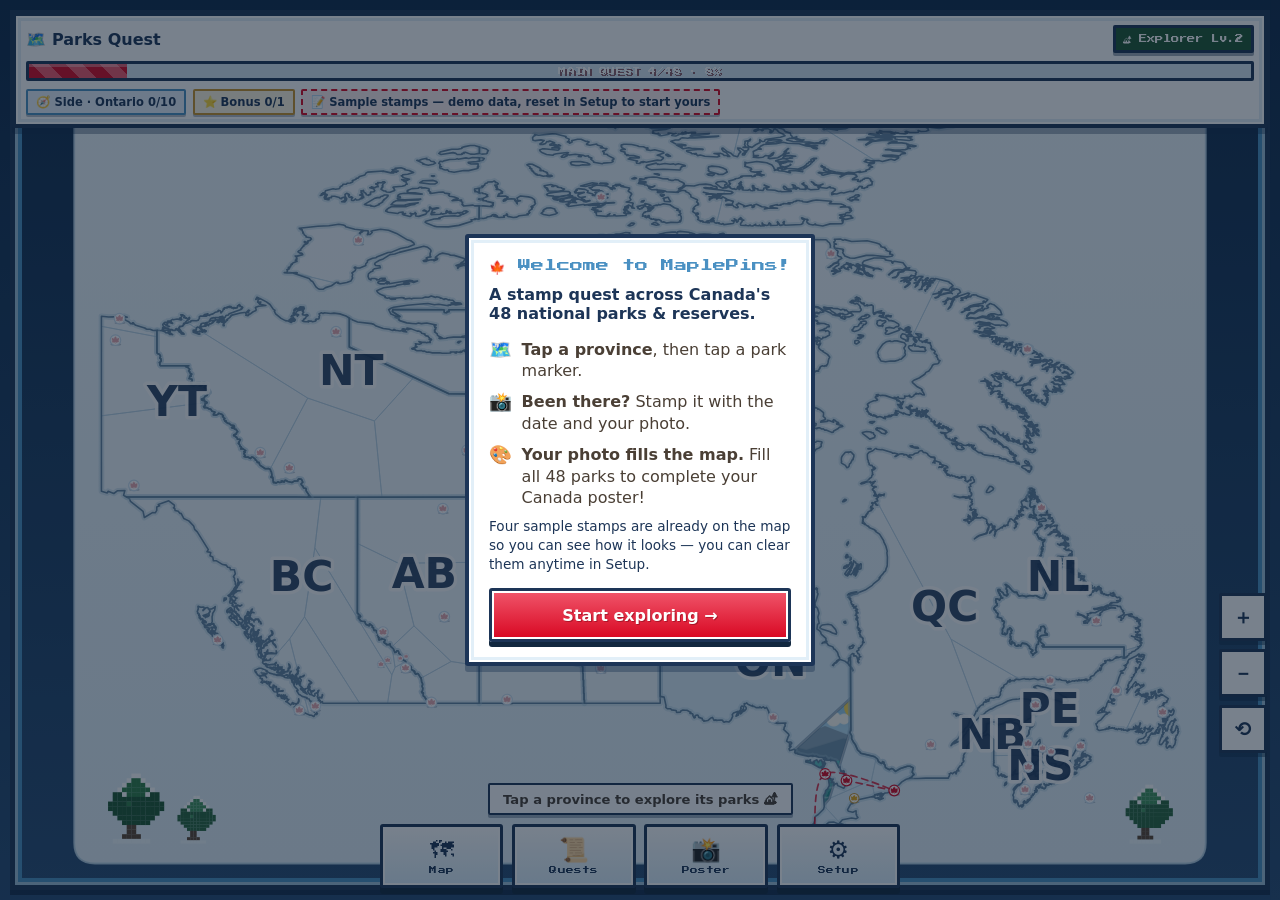
==== commit ac360c30: "Photo fit for small cells, park address + Maps link, remove My Spots (sw v21)" ====
--- a/index.html
+++ b/index.html
@@ -110,6 +110,7 @@
       <div>
         <h2 id="pkName">Park</h2>
         <p class="park-sub"><span id="pkProv"></span> · <span id="pkKind"></span></p>
+        <p class="park-addr" id="pkAddrWrap" hidden><a id="pkAddr" target="_blank" rel="noopener">📍 <span id="pkAddrText"></span></a></p>
       </div>
     </div>
     <p class="park-blurb" id="pkBlurb"></p>
@@ -145,38 +146,6 @@
   </div>
 </section>
 
-<!-- My campsite: add form / view -->
-<section id="campSheet" class="sheet" aria-label="My campsite" hidden>
-  <div class="win-bar"><span class="win-title">MY CAMPSITE</span>
-    <button class="sheet-close win-x" type="button" data-close aria-label="Close">✕</button></div>
-  <div class="win-body">
-    <form id="campForm" hidden>
-      <label>Spot name
-        <input id="cName" type="text" required placeholder="That lakeside site near Algonquin">
-      </label>
-      <div class="form-2col">
-        <label>Date
-          <input id="cDate" type="date" required>
-        </label>
-        <label>Photo <span class="opt">(optional)</span>
-          <span class="file-btn">📷 Choose<input id="cPhoto" type="file" accept="image/*"></span>
-        </label>
-      </div>
-      <img id="cPreview" class="photo-preview" alt="Your campsite photo preview" hidden>
-      <p class="hint">Your own spot — it doesn't count toward the quests, it's just yours.</p>
-      <button class="gbtn-wide primary" type="submit">Pitch the tent ⛺</button>
-      <button class="gbtn-wide ghost" type="button" id="campCancelBtn">Cancel</button>
-    </form>
-
-    <div id="campView" hidden>
-      <h2 class="camp-name" id="cvName">Campsite</h2>
-      <img id="cvPhoto" class="park-photo" alt="Your campsite photo" hidden>
-      <p class="park-date" id="cvDate"></p>
-      <button id="campDeleteBtn" class="gbtn-wide danger" type="button">Remove this spot</button>
-    </div>
-  </div>
-</section>
-
 <!-- Quest journal with tabs -->
 <section id="journalSheet" class="sheet" aria-label="Quest journal" hidden>
   <div class="win-bar"><span class="win-title">QUEST JOURNAL</span>
@@ -185,7 +154,6 @@
     <div class="tabs" role="tablist">
       <button class="tab active" type="button" role="tab" aria-selected="true" data-tab="main">📜 Main</button>
       <button class="tab" type="button" role="tab" aria-selected="false" data-tab="side">🧭 Side</button>
-      <button class="tab" type="button" role="tab" aria-selected="false" data-tab="spots">⛺ My Spots</button>
     </div>
 
     <div class="tab-panel" id="tabMain">
@@ -206,10 +174,6 @@
       <div id="sideListWrap"></div>
     </div>
 
-    <div class="tab-panel" id="tabSpots" hidden>
-      <p class="hint">Zoom into a province, then tap anywhere on the map to pitch your own tent — campgrounds, backcountry sites, anywhere you slept under the stars.</p>
-      <div id="campListWrap"></div>
-    </div>
   </div>
 </section>
 
@@ -253,7 +217,7 @@
     <h3 class="sheet-sub">About this quest</h3>
     <p class="hint">Main quest: the 48 places of the Parks Canada system — 37 national parks and 11 national park reserves. Bonus: Rouge, Canada's only National Urban Park, sits outside the 48 and never counts toward your level. Side quests: curated provincial parks — Ontario set included. Demo data lives only in this browser (localStorage).</p>
     <h3 class="sheet-sub">Start over</h3>
-    <p class="hint">Clears every visit, photo and campsite on this device — including the 4 sample visits — and starts the quest from zero.</p>
+    <p class="hint">Clears every visit and photo on this device — including the 4 sample visits — and starts the quest from zero.</p>
     <button id="resetBtn" class="gbtn-wide danger" type="button">Reset quest &amp; start fresh</button>
   </div>
 </section>
--- a/quest.css
+++ b/quest.css
@@ -88,7 +88,6 @@
   background:#e8f1fb;border:2.5px solid var(--sky-d);border-radius:2px;
   padding:.22rem .5rem;box-shadow:0 2px 0 rgba(15,42,74,.3);
 }
-.side-chip.camp{background:#e9f4e2;border-color:var(--grass-d)}
 .side-chip.sample{background:#fdeeee;border-color:#d80621;border-style:dashed}
 
 /* ---------- Frame chrome: zoom tools, back button, hint ---------- */
@@ -185,8 +184,8 @@
 .code-line .file-btn{margin-top:0}
 
 /* ---------- Map markers (round stamps, hard shadows) ---------- */
-.park-marker,.camp-marker{cursor:pointer}
-.park-marker .hit,.camp-marker .hit{fill:transparent}
+.park-marker{cursor:pointer}
+.park-marker .hit{fill:transparent}
 .mk-shadow{fill:rgba(15,42,74,.28)}
 .mk-open{fill:#ffffff;stroke:var(--wood-d)}
 .mk-open-side{fill:#f4f9fd;stroke:#4a90c2}
@@ -199,8 +198,7 @@
 .mk-open-bonus{fill:#fff7e0;stroke:#c9932b}
 .mk-done-bonus{fill:#e8b23f;stroke:#ffffff}
 .mk-photo-bonus{stroke:#c9932b}
-.mk-camp{fill:#e9f4e2;stroke:var(--grass-d)}
-.mk-temp{fill:#ffffff;stroke:var(--grass-d);stroke-dasharray:.3 .18}
+
 #mapSvg text{font-family:var(--round-font)}
 
 /* ---------- Clear FX ---------- */
@@ -262,14 +260,14 @@
 .side-chip.bonus{background:#fff7e0;border-color:#c9932b}
 .park-head h2{margin:0;font-size:1.25rem}
 .park-sub{margin:.15rem 0 0;color:#5b7d99;font-size:.82rem;font-weight:700}
+.park-addr{margin:.3rem 0 0;font-size:.78rem}
+.park-addr a{color:var(--sky-d);font-weight:700;text-decoration:underline}
 .park-blurb{font-size:.95rem;line-height:1.5;margin:.4rem 0 .6rem}
 .park-date{font-weight:800;font-size:.95rem;margin:.5rem 0}
 .park-photo,.photo-preview{
   width:100%;max-height:300px;object-fit:cover;border-radius:3px;
   border:3px solid var(--wood-d);margin:.5rem 0;box-shadow:0 4px 0 rgba(15,42,74,.3);
 }
-.camp-name{font-size:1.2rem}
-
 /* ---------- Quest journal: tabs + rows ---------- */
 .tabs{display:flex;gap:.45rem;margin-bottom:.8rem}
 .tab{
@@ -378,12 +376,11 @@
 .back-btn:focus-visible,.win-x:focus-visible,.file-btn:focus-visible{
   outline:3px solid var(--sky-d);outline-offset:2px;
 }
-.park-marker:focus,.camp-marker:focus{outline:none}
+.park-marker:focus{outline:none}
 .park-marker:focus .mk-open,.park-marker:focus .mk-open-side,
 .park-marker:focus .mk-open-bonus,.park-marker:focus .mk-done,
 .park-marker:focus .mk-done-side,.park-marker:focus .mk-done-bonus,
-.park-marker:focus .mk-photo,.park-marker:focus .mk-photo-side,
-.camp-marker:focus .mk-camp,.camp-marker:focus .mk-photo{
+.park-marker:focus .mk-photo,.park-marker:focus .mk-photo-side{
   stroke:var(--sky-d);
 }
 
